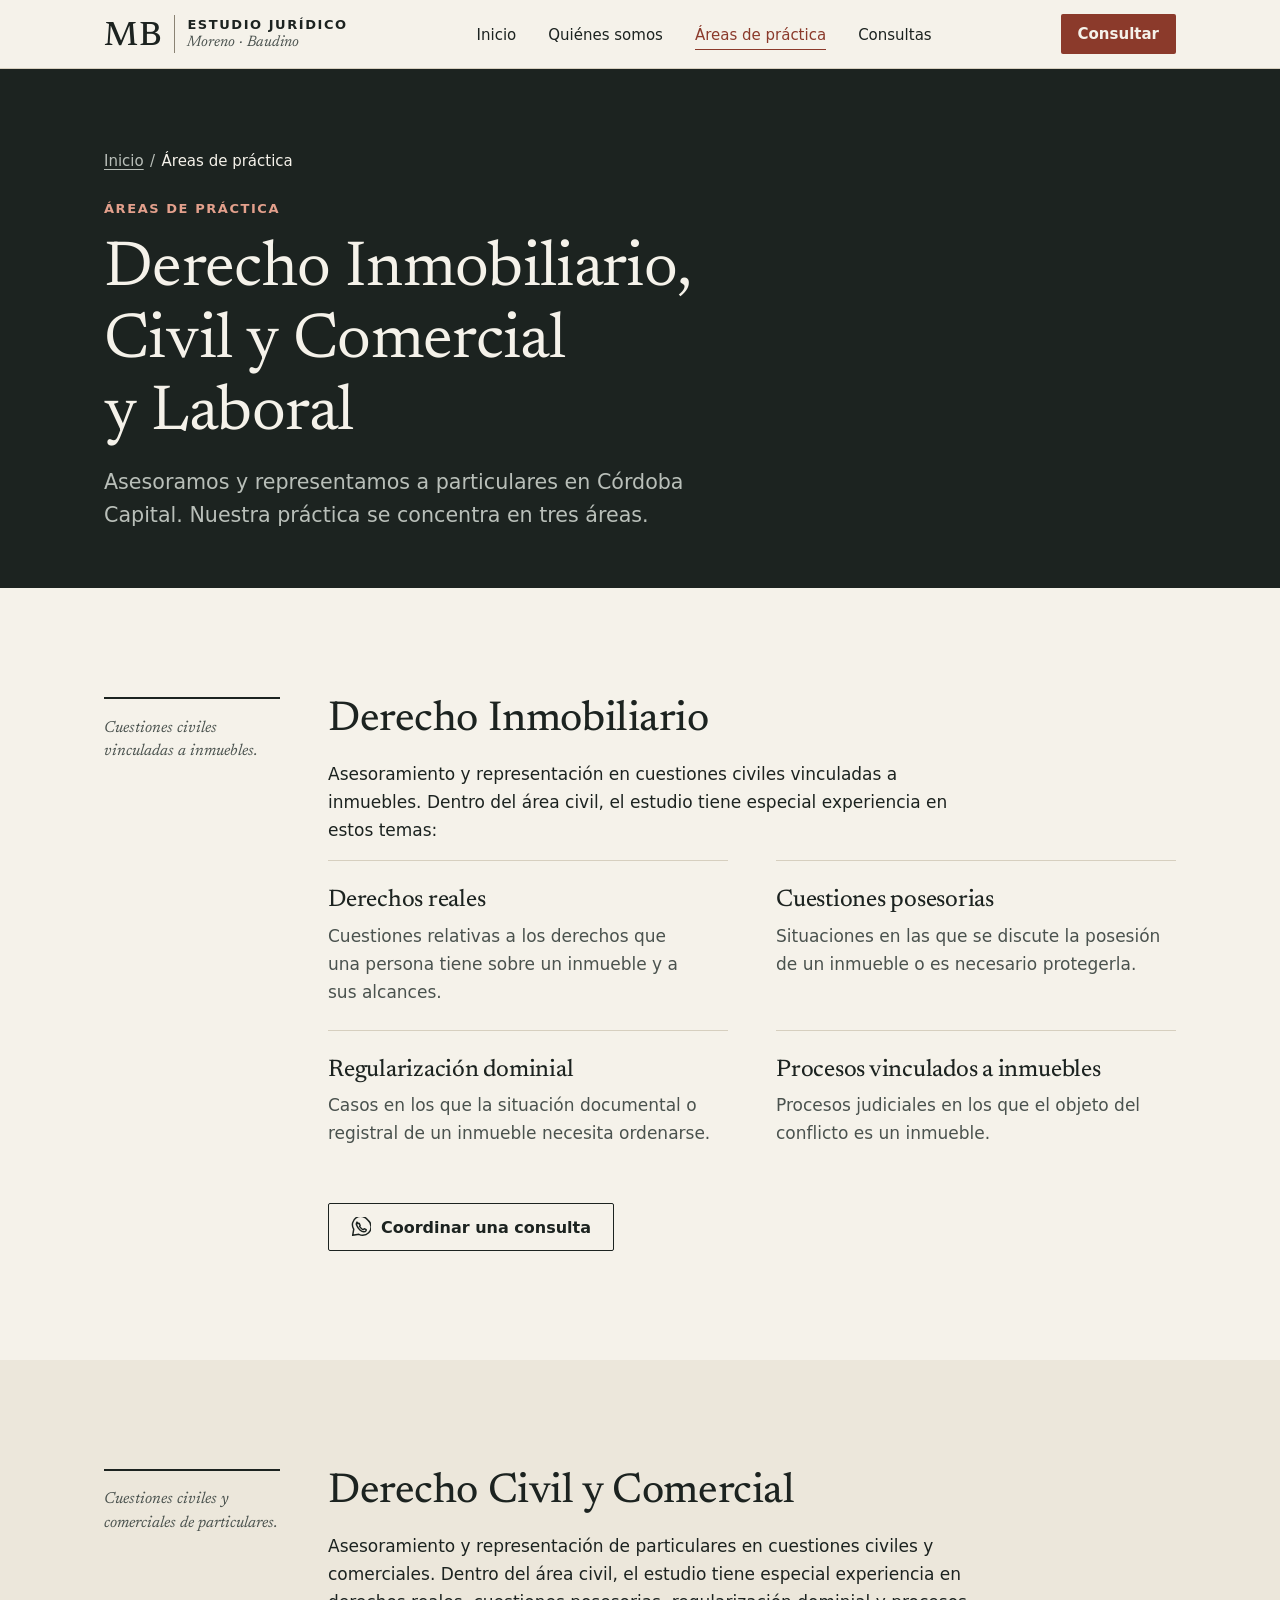
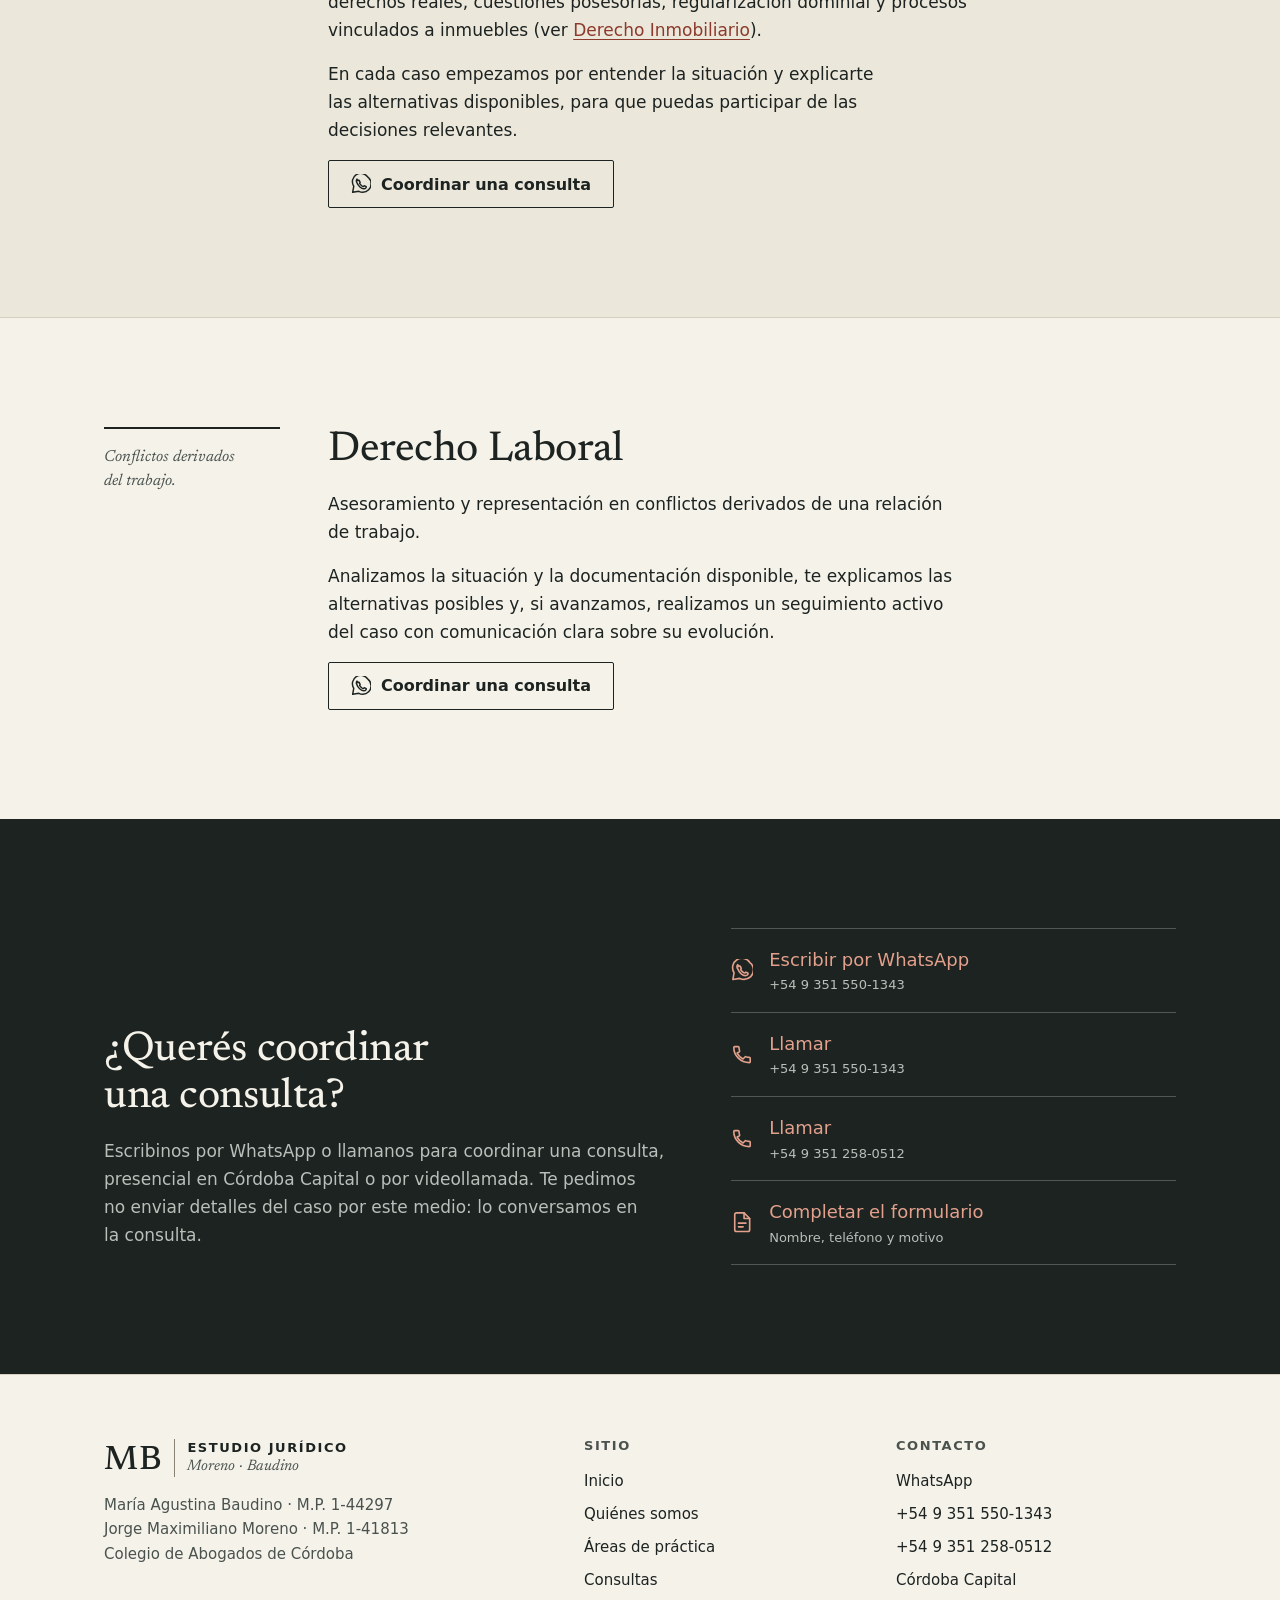
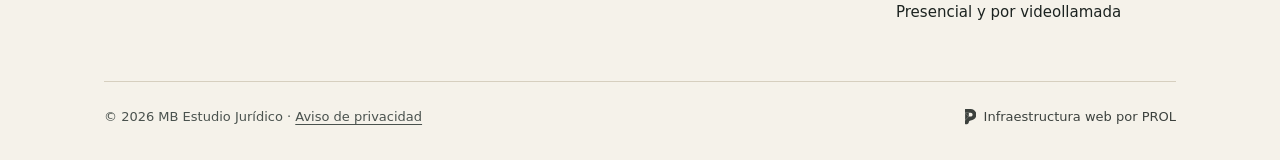
==== areas-de-practica/index.html @ 48c8f02c "Initial commit" ====
<!doctype html>
<html lang="es-AR" class="no-js">
<head>
  <meta charset="utf-8">
  <meta name="viewport" content="width=device-width, initial-scale=1">
  <title>Áreas de práctica: Civil y Comercial, Laboral e Inmobiliario | MB Estudio Jurídico</title>
  <meta name="description" content="Derecho Civil y Comercial, Derecho Laboral y Derecho Inmobiliario para particulares en Córdoba Capital. Atención presencial y por videollamada.">
  <meta name="robots" content="index, follow">
  <link rel="canonical" href="https://dominio-pendiente.invalid/areas-de-practica/">
  <meta name="theme-color" content="#f5f2ea">

  <meta property="og:type" content="website">
  <meta property="og:locale" content="es_AR">
  <meta property="og:site_name" content="MB Estudio Jurídico">
  <meta property="og:title" content="Áreas de práctica: Civil y Comercial, Laboral e Inmobiliario | MB Estudio Jurídico">
  <meta property="og:description" content="Derecho Civil y Comercial, Derecho Laboral y Derecho Inmobiliario para particulares en Córdoba Capital. Atención presencial y por videollamada.">
  <meta property="og:url" content="https://dominio-pendiente.invalid/areas-de-practica/">
  <meta property="og:image" content="https://dominio-pendiente.invalid/assets/images/og-image.png">
  <meta property="og:image:width" content="1200">
  <meta property="og:image:height" content="630">
  <meta name="twitter:card" content="summary_large_image">

  <link rel="icon" href="../favicon.svg" type="image/svg+xml">
  <link rel="icon" href="../favicon.ico" sizes="32x32">
  <link rel="apple-touch-icon" href="../assets/images/apple-touch-icon.png">
  <link rel="manifest" href="../site.webmanifest">

  <link rel="preload" href="../assets/fonts/public-sans-400.woff2" as="font" type="font/woff2" crossorigin>
  <link rel="preload" href="../assets/fonts/newsreader-wght-normal.woff2" as="font" type="font/woff2" crossorigin>
  <link rel="stylesheet" href="../css/styles.css">
  <script>document.documentElement.classList.replace("no-js", "js");</script>
  <script src="../js/main.js" defer></script>
  <script type="application/ld+json">
{
  "@context": "https://schema.org",
  "@type": "BreadcrumbList",
  "itemListElement": [
    {
      "@type": "ListItem",
      "position": 1,
      "name": "Inicio",
      "item": "https://dominio-pendiente.invalid/"
    },
    {
      "@type": "ListItem",
      "position": 2,
      "name": "Áreas de práctica",
      "item": "https://dominio-pendiente.invalid/areas-de-practica/"
    }
  ]
}
  </script>
</head>
<body>
  <a class="skip-link" href="#contenido">Saltar al contenido</a>

  <header class="site-header">
    <div class="container site-header__inner">
      <a class="brand" href="../" aria-label="MB Estudio Jurídico, inicio">
        <span class="brand__mark" aria-hidden="true">MB</span>
        <span class="brand__text" aria-hidden="true">
          <span class="brand__name">Estudio Jurídico</span>
          <span class="brand__sub">Moreno · Baudino</span>
        </span>
      </a>

      <nav class="site-nav" id="site-nav" aria-label="Principal">
        <ul class="site-nav__list">
          <li><a class="site-nav__link" href="../">Inicio</a></li>
          <li><a class="site-nav__link" href="../#el-estudio">Quiénes somos</a></li>
          <li><a class="site-nav__link" href="../areas-de-practica/" aria-current="page">Áreas de práctica</a></li>
          <li><a class="site-nav__link" href="../consultas/">Consultas</a></li>
        </ul>
      </nav>

      <div class="site-header__actions">
        <a class="btn btn--primary btn--small" href="https://wa.me/5493515501343?text=Hola%2C%20quisiera%20coordinar%20una%20consulta." target="_blank" rel="noopener">Consultar</a>
        <button class="nav-toggle" type="button" aria-expanded="false" aria-controls="site-nav">
          <span class="visually-hidden">Abrir menú</span>
          <svg class="icon icon--menu" viewBox="0 0 24 24" fill="none" stroke="currentColor" stroke-width="1.75" stroke-linecap="round" stroke-linejoin="round" aria-hidden="true" focusable="false"><line x1="3" y1="6" x2="21" y2="6"/><line x1="3" y1="12" x2="21" y2="12"/><line x1="3" y1="18" x2="21" y2="18"/></svg>
          <svg class="icon icon--close" viewBox="0 0 24 24" fill="none" stroke="currentColor" stroke-width="1.75" stroke-linecap="round" stroke-linejoin="round" aria-hidden="true" focusable="false"><line x1="6" y1="6" x2="18" y2="18"/><line x1="18" y1="6" x2="6" y2="18"/></svg>
        </button>
      </div>
    </div>
  </header>

  <main id="contenido">
    <section class="page-hero">
      <div class="container">
        <nav class="breadcrumb" aria-label="Ruta de navegación">
          <ol>
            <li><a href="../">Inicio</a></li>
            <li><span aria-current="page">Áreas de práctica</span></li>
          </ol>
        </nav>
        <p class="eyebrow">Áreas de práctica</p>
        <h1>Derecho Inmobiliario, Civil y Comercial y Laboral</h1>
        <p class="lead">Asesoramos y representamos a particulares en Córdoba Capital. Nuestra práctica se concentra en tres áreas.</p>
      </div>
    </section>

    <section class="section" id="inmobiliario" aria-labelledby="inmo-title">
      <div class="container doc">
        <div class="doc__margin">
          <p class="doc__note">Cuestiones civiles vinculadas a inmuebles.</p>
        </div>
        <div class="doc__body">
          <h2 id="inmo-title">Derecho Inmobiliario</h2>
          <p>Asesoramiento y representación en cuestiones civiles vinculadas a inmuebles. Dentro del área civil, el estudio tiene especial experiencia en estos temas:</p>
          <ul class="topic-grid">
            <li class="topic"><h3>Derechos reales</h3><p>Cuestiones relativas a los derechos que una persona tiene sobre un inmueble y a sus alcances.</p></li>
            <li class="topic"><h3>Cuestiones posesorias</h3><p>Situaciones en las que se discute la posesión de un inmueble o es necesario protegerla.</p></li>
            <li class="topic"><h3>Regularización dominial</h3><p>Casos en los que la situación documental o registral de un inmueble necesita ordenarse.</p></li>
            <li class="topic"><h3>Procesos vinculados a inmuebles</h3><p>Procesos judiciales en los que el objeto del conflicto es un inmueble.</p></li>
          </ul>
          <p class="mt-4"><a class="btn btn--ghost" href="https://wa.me/5493515501343?text=Hola%2C%20quisiera%20coordinar%20una%20consulta." target="_blank" rel="noopener"><svg class="icon" viewBox="0 0 24 24" fill="none" stroke="currentColor" stroke-width="1.75" stroke-linecap="round" stroke-linejoin="round" aria-hidden="true" focusable="false"><path d="M20.2 3.8a10 10 0 0 0-16.9 10.9L2 22l7.5-1.2a10 10 0 0 0 4.6 1.1h0a10 10 0 0 0 10-10 9.9 9.9 0 0 0-3.9-8.1z"/><path d="M8.4 8.1c.2-.5.4-.5.6-.5h.5c.2 0 .4 0 .6.4.2.5.7 1.7.8 1.8.1.2.1.3 0 .5-.1.2-.2.3-.4.5-.2.2-.3.3-.1.6.2.4 1 1.5 2.1 2.4 1.4 1.2 2 1.3 2.3 1.2.3-.1.5-.4.7-.7.2-.2.4-.3.6-.2.2.1 1.5.7 1.7.8.2.1.4.2.4.3.1.2.1 1-.3 1.5-.4.6-1.9 1.1-2.6 1.1-.7 0-2.4-.3-4.6-2.2-2.6-2.3-3.3-4.5-3.4-4.8-.1-.3-.9-1.3-.9-2.5 0-1.2.6-1.8.8-2.2z"/></svg>Coordinar una consulta</a></p>
        </div>
      </div>
    </section>

    <section class="section section--alt" id="civil-y-comercial" aria-labelledby="civil-title">
      <div class="container doc">
        <div class="doc__margin">
          <p class="doc__note">Cuestiones civiles y comerciales de particulares.</p>
        </div>
        <div class="doc__body prose">
          <h2 id="civil-title">Derecho Civil y Comercial</h2>
          <p>Asesoramiento y representación de particulares en cuestiones civiles y comerciales. Dentro del área civil, el estudio tiene especial experiencia en derechos reales, cuestiones posesorias, regularización dominial y procesos vinculados a inmuebles (ver <a href="#inmobiliario">Derecho Inmobiliario</a>).</p>
          <p>En cada caso empezamos por entender la situación y explicarte las alternativas disponibles, para que puedas participar de las decisiones relevantes.</p>
          <p><a class="btn btn--ghost" href="https://wa.me/5493515501343?text=Hola%2C%20quisiera%20coordinar%20una%20consulta." target="_blank" rel="noopener"><svg class="icon" viewBox="0 0 24 24" fill="none" stroke="currentColor" stroke-width="1.75" stroke-linecap="round" stroke-linejoin="round" aria-hidden="true" focusable="false"><path d="M20.2 3.8a10 10 0 0 0-16.9 10.9L2 22l7.5-1.2a10 10 0 0 0 4.6 1.1h0a10 10 0 0 0 10-10 9.9 9.9 0 0 0-3.9-8.1z"/><path d="M8.4 8.1c.2-.5.4-.5.6-.5h.5c.2 0 .4 0 .6.4.2.5.7 1.7.8 1.8.1.2.1.3 0 .5-.1.2-.2.3-.4.5-.2.2-.3.3-.1.6.2.4 1 1.5 2.1 2.4 1.4 1.2 2 1.3 2.3 1.2.3-.1.5-.4.7-.7.2-.2.4-.3.6-.2.2.1 1.5.7 1.7.8.2.1.4.2.4.3.1.2.1 1-.3 1.5-.4.6-1.9 1.1-2.6 1.1-.7 0-2.4-.3-4.6-2.2-2.6-2.3-3.3-4.5-3.4-4.8-.1-.3-.9-1.3-.9-2.5 0-1.2.6-1.8.8-2.2z"/></svg>Coordinar una consulta</a></p>
        </div>
      </div>
    </section>

    <section class="section" id="laboral" aria-labelledby="laboral-title">
      <div class="container doc">
        <div class="doc__margin">
          <p class="doc__note">Conflictos derivados del trabajo.</p>
        </div>
        <div class="doc__body prose">
          <h2 id="laboral-title">Derecho Laboral</h2>
          <p>Asesoramiento y representación en conflictos derivados de una relación de trabajo.</p>
          <p>Analizamos la situación y la documentación disponible, te explicamos las alternativas posibles y, si avanzamos, realizamos un seguimiento activo del caso con comunicación clara sobre su evolución.</p>
          <p><a class="btn btn--ghost" href="https://wa.me/5493515501343?text=Hola%2C%20quisiera%20coordinar%20una%20consulta." target="_blank" rel="noopener"><svg class="icon" viewBox="0 0 24 24" fill="none" stroke="currentColor" stroke-width="1.75" stroke-linecap="round" stroke-linejoin="round" aria-hidden="true" focusable="false"><path d="M20.2 3.8a10 10 0 0 0-16.9 10.9L2 22l7.5-1.2a10 10 0 0 0 4.6 1.1h0a10 10 0 0 0 10-10 9.9 9.9 0 0 0-3.9-8.1z"/><path d="M8.4 8.1c.2-.5.4-.5.6-.5h.5c.2 0 .4 0 .6.4.2.5.7 1.7.8 1.8.1.2.1.3 0 .5-.1.2-.2.3-.4.5-.2.2-.3.3-.1.6.2.4 1 1.5 2.1 2.4 1.4 1.2 2 1.3 2.3 1.2.3-.1.5-.4.7-.7.2-.2.4-.3.6-.2.2.1 1.5.7 1.7.8.2.1.4.2.4.3.1.2.1 1-.3 1.5-.4.6-1.9 1.1-2.6 1.1-.7 0-2.4-.3-4.6-2.2-2.6-2.3-3.3-4.5-3.4-4.8-.1-.3-.9-1.3-.9-2.5 0-1.2.6-1.8.8-2.2z"/></svg>Coordinar una consulta</a></p>
        </div>
      </div>
    </section>

    <section class="band" aria-labelledby="band-title">
      <div class="container band__grid">
        <div>
          <h2 id="band-title">¿Querés coordinar una consulta?</h2>
          <p>Escribinos por WhatsApp o llamanos para coordinar una consulta, presencial en Córdoba Capital o por videollamada. Te pedimos no enviar detalles del caso por este medio: lo conversamos en la consulta.</p>
        </div>
        <ul class="channels">
          <li><a href="https://wa.me/5493515501343?text=Hola%2C%20quisiera%20coordinar%20una%20consulta." target="_blank" rel="noopener"><svg class="icon" viewBox="0 0 24 24" fill="none" stroke="currentColor" stroke-width="1.75" stroke-linecap="round" stroke-linejoin="round" aria-hidden="true" focusable="false"><path d="M20.2 3.8a10 10 0 0 0-16.9 10.9L2 22l7.5-1.2a10 10 0 0 0 4.6 1.1h0a10 10 0 0 0 10-10 9.9 9.9 0 0 0-3.9-8.1z"/><path d="M8.4 8.1c.2-.5.4-.5.6-.5h.5c.2 0 .4 0 .6.4.2.5.7 1.7.8 1.8.1.2.1.3 0 .5-.1.2-.2.3-.4.5-.2.2-.3.3-.1.6.2.4 1 1.5 2.1 2.4 1.4 1.2 2 1.3 2.3 1.2.3-.1.5-.4.7-.7.2-.2.4-.3.6-.2.2.1 1.5.7 1.7.8.2.1.4.2.4.3.1.2.1 1-.3 1.5-.4.6-1.9 1.1-2.6 1.1-.7 0-2.4-.3-4.6-2.2-2.6-2.3-3.3-4.5-3.4-4.8-.1-.3-.9-1.3-.9-2.5 0-1.2.6-1.8.8-2.2z"/></svg><span>Escribir por WhatsApp<small>+54 9 351 550-1343</small></span></a></li>
          <li><a href="tel:+5493515501343"><svg class="icon" viewBox="0 0 24 24" fill="none" stroke="currentColor" stroke-width="1.75" stroke-linecap="round" stroke-linejoin="round" aria-hidden="true" focusable="false"><path d="M6.6 10.8c1.4 2.7 3.6 4.9 6.3 6.3l2.1-2.1c.3-.3.7-.4 1.1-.2 1.1.4 2.3.6 3.5.6.6 0 1 .4 1 1V20c0 .6-.4 1-1 1C10.3 21 3 13.7 3 4.9c0-.6.4-1 1-1h3.6c.6 0 1 .4 1 1 0 1.2.2 2.4.6 3.5.1.4 0 .8-.2 1.1L6.6 10.8z"/></svg><span>Llamar<small>+54 9 351 550-1343</small></span></a></li>
          <li><a href="tel:+5493512580512"><svg class="icon" viewBox="0 0 24 24" fill="none" stroke="currentColor" stroke-width="1.75" stroke-linecap="round" stroke-linejoin="round" aria-hidden="true" focusable="false"><path d="M6.6 10.8c1.4 2.7 3.6 4.9 6.3 6.3l2.1-2.1c.3-.3.7-.4 1.1-.2 1.1.4 2.3.6 3.5.6.6 0 1 .4 1 1V20c0 .6-.4 1-1 1C10.3 21 3 13.7 3 4.9c0-.6.4-1 1-1h3.6c.6 0 1 .4 1 1 0 1.2.2 2.4.6 3.5.1.4 0 .8-.2 1.1L6.6 10.8z"/></svg><span>Llamar<small>+54 9 351 258-0512</small></span></a></li>
          <li><a href="../consultas/#formulario"><svg class="icon" viewBox="0 0 24 24" fill="none" stroke="currentColor" stroke-width="1.75" stroke-linecap="round" stroke-linejoin="round" aria-hidden="true" focusable="false"><path d="M14 2H6a2 2 0 0 0-2 2v16a2 2 0 0 0 2 2h12a2 2 0 0 0 2-2V8z"/><polyline points="14,2 14,8 20,8"/><line x1="8" y1="13" x2="16" y2="13"/><line x1="8" y1="17" x2="13" y2="17"/></svg><span>Completar el formulario<small>Nombre, teléfono y motivo</small></span></a></li>
        </ul>
      </div>
    </section>
  </main>

  <footer class="site-footer">
    <div class="container">
      <div class="site-footer__grid">
        <div>
          <a class="brand" href="../" aria-label="MB Estudio Jurídico, inicio">
            <span class="brand__mark" aria-hidden="true">MB</span>
            <span class="brand__text" aria-hidden="true">
              <span class="brand__name">Estudio Jurídico</span>
              <span class="brand__sub">Moreno · Baudino</span>
            </span>
          </a>
          <p>María Agustina Baudino · M.P. 1-44297<br>Jorge Maximiliano Moreno · M.P. 1-41813<br>Colegio de Abogados de Córdoba</p>
        </div>
        <div>
          <h2>Sitio</h2>
          <ul>
            <li><a href="../">Inicio</a></li>
            <li><a href="../#el-estudio">Quiénes somos</a></li>
            <li><a href="../areas-de-practica/">Áreas de práctica</a></li>
            <li><a href="../consultas/">Consultas</a></li>
          </ul>
        </div>
        <div>
          <h2>Contacto</h2>
          <ul>
            <li><a href="https://wa.me/5493515501343?text=Hola%2C%20quisiera%20coordinar%20una%20consulta." target="_blank" rel="noopener">WhatsApp</a></li>
            <li><a href="tel:+5493515501343">+54 9 351 550-1343</a></li>
            <li><a href="tel:+5493512580512">+54 9 351 258-0512</a></li>
            <li>Córdoba Capital</li>
            <li>Presencial y por videollamada</li>
          </ul>
        </div>
      </div>
      <div class="site-footer__legal">
        <p>© 2026 MB Estudio Jurídico · <a href="../privacidad/">Aviso de privacidad</a></p>
        <!-- PROL signature: official isotipo (Admins/Brand Assets) + production credit -->
        <a class="prol-signature" href="https://prolstudio.com" target="_blank" rel="noopener">
          <svg class="prol-signature__mark" viewBox="40 40 300 400" aria-hidden="true" focusable="false"><path d="M140 140V240L44 138L140 140Z"/><path d="M44 138L140 240L44 336V138Z"/><path d="M180 40C180.699 40 181.381 40.0715 182.04 40.208C184.676 40.0702 187.33 40 190 40C272.843 40 340 107.157 340 190C340 272.843 272.843 340 190 340C162.602 340 140.35 362.037 140.004 389.354L139.996 390.646C139.65 417.963 117.398 440 90 440H50C44.4772 440 40 435.523 40 430V340L140 240H190C217.614 240 240 217.614 240 190C240 162.386 217.614 140 190 140H48.5361C48.5483 139.966 48.5601 139.931 48.5723 139.896C43.7259 139.204 40 135.038 40 130V50C40 44.4772 44.4772 40 50 40H180Z"/></svg>
          <span>Infraestructura web por PROL</span>
        </a>
      </div>
    </div>
  </footer>
</body>
</html>
---- css/styles.css ----
/* ==========================================================================
   MB — Estudio Jurídico Moreno · Baudino
   Concept: "the annotated document" — paper, ink, lacre accent, margin column.
   Tokens → base → layout → components → pages → utilities.
   ========================================================================== */

/* ---------- Fonts (self-hosted, OFL) ---------- */
@font-face {
  font-family: "Newsreader";
  src: url("../assets/fonts/newsreader-wght-normal.woff2") format("woff2");
  font-weight: 200 800;
  font-style: normal;
  font-display: swap;
}
@font-face {
  font-family: "Newsreader";
  src: url("../assets/fonts/newsreader-wght-italic.woff2") format("woff2");
  font-weight: 200 800;
  font-style: italic;
  font-display: swap;
}
@font-face {
  font-family: "Public Sans";
  src: url("../assets/fonts/public-sans-400.woff2") format("woff2");
  font-weight: 400;
  font-style: normal;
  font-display: swap;
}
@font-face {
  font-family: "Public Sans";
  src: url("../assets/fonts/public-sans-500.woff2") format("woff2");
  font-weight: 500;
  font-style: normal;
  font-display: swap;
}
@font-face {
  font-family: "Public Sans";
  src: url("../assets/fonts/public-sans-600.woff2") format("woff2");
  font-weight: 600;
  font-style: normal;
  font-display: swap;
}

/* ---------- Tokens ---------- */
:root {
  /* Color */
  --paper: #f5f2ea;
  --paper-2: #ece7db;
  --ink: #1c2320;
  --ink-2: #4a524e;
  --rule: #d6cfbf;
  --rule-strong: #8a8374; /* form borders: ≥3:1 on paper */
  --lacre: #8b3a2b;
  --lacre-dark: #6e2c20;
  --lacre-light: #e3a08c;
  --terracota: #cf7a55;      /* hero CTA bg; --ink text on it = 5.0:1 */
  --on-ink: #f5f2ea;
  --on-ink-2: #b9bfb9;
  --verde: #1c2320;          /* original dark green: page headers, contact band, rules */
  --on-verde-2: #b9bfb9;     /* secondary text on --verde (8.6:1) */
  --lacre-on-verde: #e3a08c; /* accents/links on --verde (7.4:1) */

  /* Type */
  --font-serif: "Newsreader", "Iowan Old Style", Georgia, serif;
  --font-sans: "Public Sans", system-ui, -apple-system, "Segoe UI", Roboto, sans-serif;
  --fs-h1: clamp(2.5rem, 1.6rem + 3.6vw, 4rem);
  --fs-h2: clamp(1.875rem, 1.4rem + 1.9vw, 2.625rem);
  --fs-h3: clamp(1.3rem, 1.2rem + 0.4vw, 1.5rem);
  --fs-lead: clamp(1.125rem, 1.05rem + 0.3vw, 1.3125rem);
  --fs-body: 1.0625rem;
  --fs-small: 0.9375rem;
  --fs-xs: 0.8125rem;

  /* Space (8px base) */
  --s-1: 0.5rem;
  --s-2: 1rem;
  --s-3: 1.5rem;
  --s-4: 2rem;
  --s-5: 3rem;
  --s-6: 4rem;
  --s-7: 6rem;
  --section-y: clamp(3.5rem, 2rem + 6vw, 8rem);

  /* Layout */
  --container: 72rem;
  --gutter: clamp(1rem, 0.5rem + 2.5vw, 2.5rem);
  --margin-col: 11rem;
  --measure: 40rem;
  --radius: 2px;
  --header-h: 4.25rem;

  /* Motion */
  --t-fast: 150ms ease;
}

/* ---------- Base ---------- */
*,
*::before,
*::after {
  box-sizing: border-box;
}

html {
  -webkit-text-size-adjust: 100%;
  scroll-padding-top: calc(var(--header-h) + 1rem);
}

@media (prefers-reduced-motion: no-preference) {
  html {
    scroll-behavior: smooth;
  }
}

body {
  margin: 0;
  background: var(--paper);
  color: var(--ink);
  font-family: var(--font-sans);
  font-size: var(--fs-body);
  line-height: 1.65;
  text-rendering: optimizeLegibility;
  -webkit-font-smoothing: antialiased;
}

h1,
h2,
h3 {
  font-family: var(--font-serif);
  font-weight: 450;
  line-height: 1.12;
  letter-spacing: -0.01em;
  margin: 0 0 var(--s-2);
  text-wrap: balance;
}
h1 { font-size: var(--fs-h1); font-weight: 400; }
h2 { font-size: var(--fs-h2); }
h3 { font-size: var(--fs-h3); line-height: 1.25; }

p {
  margin: 0 0 var(--s-2);
  max-width: var(--measure);
  text-wrap: pretty;
}

ul, ol, dl { margin: 0; padding: 0; }

a {
  color: var(--lacre);
  text-decoration-thickness: 1px;
  text-underline-offset: 0.2em;
  transition: color var(--t-fast);
}
a:hover { color: var(--lacre-dark); }

svg { display: block; }

:focus-visible {
  outline: 2px solid var(--lacre);
  outline-offset: 3px;
  border-radius: var(--radius);
}

::selection { background: var(--lacre); color: var(--on-ink); }

/* ---------- Utilities ---------- */
.visually-hidden {
  position: absolute !important;
  width: 1px; height: 1px;
  padding: 0; margin: -1px;
  overflow: hidden; clip: rect(0 0 0 0);
  white-space: nowrap; border: 0;
}

.skip-link {
  position: absolute;
  left: var(--s-2);
  top: -3rem;
  z-index: 100;
  padding: var(--s-1) var(--s-2);
  background: var(--ink);
  color: var(--on-ink);
  text-decoration: none;
}
.skip-link:focus { top: var(--s-2); color: var(--on-ink); }

.container {
  width: 100%;
  max-width: var(--container);
  margin-inline: auto;
  padding-inline: var(--gutter);
}

.icon {
  width: 1.25em;
  height: 1.25em;
  flex-shrink: 0;
}

.eyebrow {
  font-family: var(--font-sans);
  font-size: var(--fs-xs);
  font-weight: 600;
  letter-spacing: 0.12em;
  text-transform: uppercase;
  color: var(--lacre);
  margin: 0 0 var(--s-2);
}

.hero__tagline {
  font-family: var(--font-serif);
  font-style: italic;
  font-size: clamp(1.35rem, 1.2rem + 0.6vw, 1.7rem);
  line-height: 1.35;
  text-wrap: balance;
  color: var(--verde);
  margin-bottom: var(--s-4);
}

.lead {
  font-size: var(--fs-lead);
  line-height: 1.6;
  color: var(--ink-2);
}

/* ---------- Buttons & links ---------- */
.btn {
  display: inline-flex;
  align-items: center;
  justify-content: center;
  gap: 0.6em;
  min-height: 3rem;
  padding: 0.75rem 1.4rem;
  border: 1px solid transparent;
  border-radius: var(--radius);
  font-family: var(--font-sans);
  font-size: 1rem;
  font-weight: 600;
  line-height: 1.2;
  text-decoration: none;
  cursor: pointer;
  transition: background-color var(--t-fast), color var(--t-fast), border-color var(--t-fast);
}

.btn--primary { background: var(--lacre); color: var(--on-ink); }
.btn--primary:hover { background: var(--lacre-dark); color: var(--on-ink); }

.btn--ghost { border-color: var(--ink); color: var(--ink); background: transparent; }
.btn--ghost:hover { background: var(--ink); color: var(--on-ink); }

.btn--on-ink { background: var(--on-ink); color: var(--ink); }
.btn--on-ink:hover { background: var(--lacre-light); color: var(--ink); }

.btn--small { min-height: 2.5rem; padding: 0.5rem 1rem; font-size: var(--fs-small); }

.link-arrow {
  display: inline-flex;
  align-items: center;
  gap: 0.45em;
  font-weight: 600;
  text-decoration: none;
}
.link-arrow .icon { width: 1.1em; height: 1.1em; transition: transform var(--t-fast); }
.link-arrow:hover .icon { transform: translateX(3px); }

/* ---------- Header ---------- */
.site-header {
  position: sticky;
  top: 0;
  z-index: 50;
  background: color-mix(in srgb, var(--paper) 94%, transparent);
  border-bottom: 1px solid var(--rule);
  -webkit-backdrop-filter: blur(6px);
  backdrop-filter: blur(6px);
}

.site-header__inner {
  display: flex;
  align-items: center;
  justify-content: space-between;
  gap: var(--s-2);
  min-height: var(--header-h);
}

/* Text-only brand (no logo supplied — D14). Replaceable by an <img> later.
   Lockup: [MB] | [ESTUDIO JURÍDICO / Moreno · Baudino], vertically centred on the divider. */
.brand {
  display: inline-flex;
  align-items: center;
  gap: 0.75rem;
  color: var(--ink);
  text-decoration: none;
  line-height: 1;
}
.brand:hover { color: var(--ink); }
.brand__mark {
  display: block;
  font-family: var(--font-serif);
  font-size: 2.125rem;
  font-weight: 500;
  line-height: 1;
  letter-spacing: 0.02em;
  /* Optical correction: centre the cap height (not the line box) on the divider. */
  transform: translateY(var(--brand-mark-shift, 0.085em));
}
.brand__text {
  display: flex;
  flex-direction: column;
  justify-content: center;
  gap: 0.3rem;
  padding: 0.15rem 0 0.15rem 0.75rem;
  border-left: 1px solid var(--rule-strong);
}
.brand__name {
  font-size: var(--fs-xs);
  font-weight: 600;
  letter-spacing: 0.12em;
  line-height: 1;
  text-transform: uppercase;
}
.brand__sub {
  font-family: var(--font-serif);
  font-style: italic;
  font-size: 0.95rem;
  line-height: 1;
  color: var(--ink-2);
}

.site-nav__list {
  display: flex;
  align-items: center;
  gap: var(--s-4);
  list-style: none;
}
.site-nav__link {
  position: relative;
  color: var(--ink);
  font-size: var(--fs-small);
  font-weight: 500;
  text-decoration: none;
  padding-block: 0.4rem;
}
.site-nav__link:hover { color: var(--lacre); }
.site-nav__link[aria-current="page"] {
  color: var(--lacre);
  box-shadow: inset 0 -1px 0 currentColor;
}

.site-header__actions {
  display: flex;
  align-items: center;
  gap: var(--s-1);
}

.nav-toggle {
  display: none;
  align-items: center;
  justify-content: center;
  width: 2.75rem;
  height: 2.75rem;
  padding: 0;
  border: 1px solid var(--rule-strong);
  border-radius: var(--radius);
  background: transparent;
  color: var(--ink);
  cursor: pointer;
}
.nav-toggle .icon { width: 1.4rem; height: 1.4rem; }
.nav-toggle .icon--close { display: none; }
.nav-toggle[aria-expanded="true"] .icon--menu { display: none; }
.nav-toggle[aria-expanded="true"] .icon--close { display: block; }

@media (max-width: 56rem) {
  .nav-toggle { display: inline-flex; }
  .brand__sub { display: none; }

  /* Without JS the list stays visible (progressive enhancement). */
  .js .site-nav {
    position: absolute;
    inset: var(--header-h) 0 auto 0;
    background: var(--paper);
    border-bottom: 1px solid var(--rule);
    display: none;
  }
  .js .site-nav.is-open { display: block; }
  .site-nav__list {
    flex-direction: column;
    align-items: stretch;
    gap: 0;
    padding: var(--s-1) var(--gutter) var(--s-3);
  }
  .site-nav__link {
    display: block;
    padding: 0.9rem 0;
    font-size: 1.0625rem;
    border-bottom: 1px solid var(--rule);
  }
  .site-nav__link[aria-current="page"] { box-shadow: none; }

  .no-js .site-header__inner { flex-wrap: wrap; padding-block: var(--s-1); }
  .no-js .site-nav { order: 3; width: 100%; }
}

/* ---------- Sections & the margin column ---------- */
.section { padding-block: var(--section-y); }
.section--alt { background: var(--paper-2); }
.section + .section:not(.section--alt):not(.band) { border-top: 1px solid var(--rule); }

/* Two-column "document" layout: margin notes + content */
.doc {
  display: grid;
  grid-template-columns: var(--margin-col) minmax(0, 1fr);
  column-gap: var(--s-5);
}

.doc__margin {
  padding-top: 0.6rem;
  border-top: 2px solid var(--verde);
}
.doc__note {
  margin: var(--s-1) 0 0;
  font-family: var(--font-serif);
  font-style: italic;
  font-size: 1rem;
  line-height: 1.45;
  color: var(--ink-2);
}

.doc__body > :last-child { margin-bottom: 0; }

@media (max-width: 56rem) {
  .doc { grid-template-columns: 1fr; }
  .doc__margin {
    display: flex;
    align-items: baseline;
    gap: var(--s-2);
    margin-bottom: var(--s-3);
  }
  .doc__note { margin: 0; }
}

/* ---------- Hero ---------- */
.hero { padding-block: clamp(3rem, 2rem + 5vw, 6.5rem) var(--section-y); }

.hero__grid {
  display: grid;
  grid-template-columns: minmax(0, 1.55fr) minmax(0, 1fr);
  gap: var(--s-6);
  align-items: end;
}

.hero h1 { margin-bottom: var(--s-3); max-width: 18ch; }
.hero .lead { max-width: 36rem; margin-bottom: var(--s-4); }

.hero__actions {
  display: flex;
  flex-wrap: wrap;
  align-items: center;
  gap: var(--s-2) var(--s-4);
}

@media (max-width: 56rem) {
  .hero__grid { grid-template-columns: 1fr; gap: var(--s-5); }
}

/* Page hero (inner pages) */
.page-hero { padding-block: clamp(2.5rem, 2rem + 4vw, 5rem) clamp(2rem, 1.5rem + 3vw, 3.5rem); }
.page-hero h1 { max-width: 20ch; }
.page-hero .lead { margin-bottom: 0; }

.breadcrumb {
  font-size: var(--fs-small);
  margin-bottom: var(--s-3);
  color: var(--ink-2);
}
.breadcrumb ol { display: flex; flex-wrap: wrap; gap: 0.4rem; list-style: none; }
.breadcrumb li + li::before { content: "/"; margin-right: 0.4rem; color: var(--rule-strong); }
.breadcrumb a { color: var(--ink-2); }
.breadcrumb [aria-current="page"] { color: var(--ink); }

/* ---------- Clauses (method steps) ---------- */
.clauses { list-style: none; counter-reset: clause; }
.clause {
  counter-increment: clause;
  display: grid;
  grid-template-columns: 3.5rem minmax(0, 1fr);
  gap: var(--s-2);
  padding-block: var(--s-3);
  border-top: 1px solid var(--rule);
}
.clause:last-child { border-bottom: 1px solid var(--rule); }
.clause::before {
  content: counter(clause, decimal-leading-zero);
  font-family: var(--font-serif);
  font-size: 1.75rem;
  line-height: 1;
  color: var(--lacre);
}
.clause h3 { margin-bottom: 0.35rem; }
.clause p { margin: 0; color: var(--ink-2); }

/* ---------- Practice areas ---------- */
.areas {
  display: grid;
  grid-template-columns: repeat(3, minmax(0, 1fr));
  gap: var(--s-3);
  margin-top: var(--s-4);
}
.area {
  display: flex;
  flex-direction: column;
  padding: var(--s-3);
  border: 1px solid var(--rule-strong);
  border-top: 3px solid var(--verde);
  border-radius: var(--radius);
  background: var(--paper);
}
.area__label {
  font-size: var(--fs-xs);
  font-weight: 600;
  letter-spacing: 0.12em;
  text-transform: uppercase;
  color: var(--lacre);
  margin-bottom: var(--s-1);
}
.area h3 { font-size: clamp(1.4rem, 1.25rem + 0.6vw, 1.75rem); }
.area p { color: var(--ink-2); }
.area .link-arrow { margin-top: auto; padding-top: var(--s-2); }

@media (max-width: 56rem) {
  .areas { grid-template-columns: 1fr; }
  .area { padding: var(--s-3); }
}

/* ---------- The firm / lawyer cards ---------- */
.firm-statement {
  font-family: var(--font-serif);
  font-size: clamp(1.3rem, 1.15rem + 0.7vw, 1.75rem);
  line-height: 1.4;
  max-width: 44rem;
  margin-bottom: var(--s-3);
}
.lawyers {
  display: grid;
  grid-template-columns: repeat(2, minmax(0, 1fr));
  gap: var(--s-3);
  margin-top: var(--s-4);
  list-style: none;
}
.lawyer {
  padding: var(--s-3) 0 0;
  border-top: 2px solid var(--verde);
}
.lawyer__name {
  font-family: var(--font-serif);
  font-size: 1.5rem;
  line-height: 1.2;
  margin: 0 0 0.3rem;
}
.lawyer__role { margin: 0; color: var(--ink-2); font-size: var(--fs-small); }
.lawyer__reg {
  display: inline-flex;
  align-items: center;
  gap: 0.45rem;
  margin-top: var(--s-1);
  font-size: var(--fs-small);
  font-weight: 600;
}
.lawyer__reg .icon { color: var(--lacre); }

@media (max-width: 40rem) {
  .lawyers { grid-template-columns: 1fr; }
}

/* ---------- FAQ (native details) ---------- */
.faq { border-top: 2px solid var(--verde); max-width: 48rem; }
.faq__item { border-bottom: 1px solid var(--rule); }
.faq__item summary {
  display: flex;
  align-items: flex-start;
  justify-content: space-between;
  gap: var(--s-2);
  padding: var(--s-3) 0;
  font-family: var(--font-serif);
  font-size: var(--fs-h3);
  line-height: 1.3;
  cursor: pointer;
  list-style: none;
}
.faq__item summary::-webkit-details-marker { display: none; }
.faq__item summary .icon {
  margin-top: 0.3rem;
  color: var(--lacre);
  transition: transform var(--t-fast);
}
.faq__item[open] summary .icon { transform: rotate(180deg); }
.faq__item summary:hover { color: var(--lacre); }
.faq__answer { padding-bottom: var(--s-3); color: var(--ink-2); }
.faq__answer p:last-child { margin-bottom: 0; }

/* ---------- Dark contact band ---------- */
.band {
  background: var(--verde);
  color: var(--on-ink);
  padding-block: var(--section-y);
}
.band h2 { max-width: 20ch; }
.band p { color: var(--on-verde-2); }
.band a:not(.btn) { color: var(--lacre-on-verde); }
.band a:not(.btn):hover { color: var(--on-ink); }
.band :focus-visible { outline-color: var(--lacre-light); }

.band__grid {
  display: grid;
  grid-template-columns: minmax(0, 1.3fr) minmax(0, 1fr);
  gap: var(--s-5);
  align-items: end;
}
.channels { list-style: none; border-top: 1px solid rgba(245, 242, 234, 0.25); }
.channels li { border-bottom: 1px solid rgba(245, 242, 234, 0.25); }
.channels a {
  display: flex;
  align-items: center;
  gap: var(--s-2);
  padding: var(--s-2) 0;
  font-size: 1.125rem;
  text-decoration: none;
}
.channels .icon { width: 1.4rem; height: 1.4rem; }
.channels small { display: block; font-size: var(--fs-xs); color: var(--on-verde-2); }

@media (max-width: 56rem) {
  .band__grid { grid-template-columns: 1fr; gap: var(--s-4); }
}

/* ---------- Content pages ---------- */
.prose h2 { margin-top: var(--s-5); }
.prose h2:first-child { margin-top: 0; }
.prose ul { padding-left: 1.2rem; margin-bottom: var(--s-2); max-width: var(--measure); }
.prose li { margin-bottom: 0.4rem; }

.topic-grid {
  display: grid;
  grid-template-columns: repeat(2, minmax(0, 1fr));
  gap: 0 var(--s-5);
  list-style: none;
}
.topic {
  padding-block: var(--s-3);
  border-top: 1px solid var(--rule);
}
.topic h3 { margin-bottom: 0.4rem; }
.topic p { margin: 0; color: var(--ink-2); }

@media (max-width: 40rem) {
  .topic-grid { grid-template-columns: 1fr; }
}

.pointer {
  display: flex;
  flex-wrap: wrap;
  align-items: center;
  justify-content: space-between;
  gap: var(--s-2) var(--s-4);
  padding: var(--s-3) var(--s-4);
  background: var(--paper-2);
  border-left: 3px solid var(--lacre);
}
.pointer p { margin: 0; }
.pointer strong { font-family: var(--font-serif); font-weight: 500; font-size: 1.25rem; }

/* ---------- Contact form ---------- */
.contact-grid {
  display: grid;
  grid-template-columns: minmax(0, 1fr) minmax(0, 1.1fr);
  gap: var(--s-6);
  align-items: start;
}
@media (max-width: 56rem) {
  .contact-grid { grid-template-columns: 1fr; gap: var(--s-5); }
}

.channel-list { list-style: none; border-top: 2px solid var(--verde); }
.channel-list li {
  display: flex;
  gap: var(--s-2);
  padding-block: var(--s-2);
  border-bottom: 1px solid var(--rule);
}
.channel-list .icon { color: var(--lacre); margin-top: 0.2rem; }
.channel-list strong { display: block; font-weight: 600; }
.channel-list p { margin: 0; color: var(--ink-2); font-size: var(--fs-small); }

.form {
  padding: var(--s-4);
  background: var(--paper-2);
  border-top: 3px solid var(--lacre);
}
.form h2 { font-size: var(--fs-h3); }
.form__field { margin-bottom: var(--s-3); }
.form label {
  display: block;
  margin-bottom: 0.4rem;
  font-size: var(--fs-small);
  font-weight: 600;
}
.form input,
.form select {
  width: 100%;
  min-height: 3rem;
  padding: 0.7rem 0.85rem;
  border: 1px solid var(--rule-strong);
  border-radius: var(--radius);
  background: var(--paper);
  color: var(--ink);
  font: inherit;
}
.form select {
  appearance: none;
  background-image: url("data:image/svg+xml,%3Csvg xmlns='http://www.w3.org/2000/svg' viewBox='0 0 24 24' fill='none' stroke='%231c2320' stroke-width='1.75' stroke-linecap='round' stroke-linejoin='round'%3E%3Cpolyline points='6 9 12 15 18 9'/%3E%3C/svg%3E");
  background-repeat: no-repeat;
  background-position: right 0.75rem center;
  background-size: 1.1rem;
  padding-right: 2.5rem;
}
.form input:focus-visible,
.form select:focus-visible { outline-offset: 1px; border-color: var(--lacre); }
.form [aria-invalid="true"] { border-color: var(--lacre); border-width: 2px; }
.form__hint { margin: 0.35rem 0 0; font-size: var(--fs-xs); color: var(--ink-2); }
.form__error { margin: 0.35rem 0 0; font-size: var(--fs-xs); font-weight: 600; color: var(--lacre); }
.form__error:empty { display: none; }
.form .btn { width: 100%; }
.form__note {
  display: flex;
  gap: var(--s-1);
  margin: var(--s-3) 0 0;
  font-size: var(--fs-xs);
  line-height: 1.5;
  color: var(--ink-2);
}
.form__note .icon { width: 1.1rem; height: 1.1rem; color: var(--lacre); margin-top: 0.1rem; }
.form__status { margin: var(--s-2) 0 0; font-size: var(--fs-small); font-weight: 600; }
.form__status:empty { display: none; }

/* ---------- Footer ---------- */
.site-footer {
  padding-block: var(--s-6) var(--s-4);
  border-top: 1px solid var(--rule);
  font-size: var(--fs-small);
}
.site-footer__grid {
  display: grid;
  grid-template-columns: minmax(0, 1.6fr) repeat(2, minmax(0, 1fr));
  gap: var(--s-4);
}
.site-footer h2 {
  font-family: var(--font-sans);
  font-size: var(--fs-xs);
  font-weight: 600;
  letter-spacing: 0.12em;
  text-transform: uppercase;
  color: var(--ink-2);
  margin-bottom: var(--s-2);
}
.site-footer ul { list-style: none; }
.site-footer li { margin-bottom: 0.5rem; }
.site-footer a { color: var(--ink); text-decoration: none; }
.site-footer a:hover { color: var(--lacre); text-decoration: underline; }
.site-footer p { color: var(--ink-2); }
.site-footer__legal {
  display: flex;
  flex-wrap: wrap;
  justify-content: space-between;
  gap: var(--s-2);
  margin-top: var(--s-5);
  padding-top: var(--s-3);
  border-top: 1px solid var(--rule);
  font-size: var(--fs-xs);
  color: var(--ink-2);
}
.site-footer__legal p { margin: 0; }

@media (max-width: 48rem) {
  .site-footer__grid { grid-template-columns: 1fr 1fr; }
  .site-footer__grid > :first-child { grid-column: 1 / -1; }
}

/* ---------- Motion preferences ---------- */
@media (prefers-reduced-motion: reduce) {
  *,
  *::before,
  *::after {
    transition-duration: 0.01ms !important;
    animation-duration: 0.01ms !important;
  }
}

/* ---------- Print ---------- */
@media print {
  .site-header, .band, .form, .nav-toggle { display: none; }
  body { background: #fff; }
}

/* ---------- QA fixes ---------- */
.site-footer .brand { margin-bottom: var(--s-2); }
.mt-3 { margin-top: var(--s-3); }
.mt-4 { margin-top: var(--s-4); }

/* ---------- PROL signature (production credit, subordinate to client brand) ---------- */
.prol-signature {
  display: inline-flex;
  align-items: center;
  gap: 0.45rem;
  color: var(--ink-2);
  font-size: var(--fs-xs);
  text-decoration: none;
  opacity: 0.85;
  transition: opacity var(--t-fast), color var(--t-fast);
}
.prol-signature:hover { color: var(--ink); opacity: 1; }
.prol-signature__mark {
  width: auto;
  height: 0.95rem;
  fill: currentColor;
}
.site-footer__legal { align-items: center; }
.site-footer__legal p a { color: var(--ink-2); text-decoration: underline; }

/* ---------- Dark page headers (hero + inner page heroes) on --verde (D33) ---------- */
.hero,
.page-hero {
  background: var(--verde);
  color: var(--on-ink);
}
.hero .eyebrow,
.page-hero .eyebrow { color: var(--lacre-on-verde); }
.hero .hero__tagline { color: var(--lacre-on-verde); }
.hero .lead,
.page-hero .lead { color: var(--on-verde-2); }
.hero .link-arrow,
.page-hero a:not(.btn) { color: var(--lacre-on-verde); }
.hero .link-arrow:hover,
.page-hero a:not(.btn):hover { color: var(--on-ink); }
.page-hero .breadcrumb,
.page-hero .breadcrumb a { color: var(--on-verde-2); }
.page-hero .breadcrumb [aria-current="page"] { color: var(--on-ink); }
.page-hero .breadcrumb li + li::before { color: var(--on-verde-2); }
.hero :focus-visible,
.page-hero :focus-visible { outline-color: var(--lacre-on-verde); }
/* Primary CTA on dark: light button keeps a clear edge against the background */
.page-hero .btn--primary { background: var(--on-ink); color: var(--ink); }
.page-hero .btn--primary:hover { background: var(--lacre-on-verde); color: var(--ink); }
/* Hero WhatsApp CTA: terracota background, green text, white border (D35) */
.hero .btn--primary {
  background: var(--terracota);
  color: var(--ink);
  border: 1.5px solid #fff;
}
.hero .btn--primary:hover { background: var(--lacre-on-verde); color: var(--ink); }
/* Following section needs no extra top rule after a dark header */
.hero + .section,
.page-hero + .section { border-top: 0; }

/* ---------- Hero image (replaces credential ledger, D35) ---------- */
.hero__grid { align-items: center; }
.hero__media {
  margin: 0;
  aspect-ratio: 4 / 5;
  overflow: hidden;
  background: #2a322e; /* shown while the image loads */
}
.hero__media picture { display: contents; }
.hero__media img {
  display: block;
  width: 100%;
  height: 100%;
  object-fit: cover;
  object-position: 50% 20%;
}
.hero__facts {
  margin: var(--s-4) 0 0;
  padding-top: var(--s-2);
  border-top: 1px solid rgba(245, 242, 234, 0.2);
  font-size: var(--fs-xs);
  letter-spacing: 0.02em;
  color: var(--on-verde-2);
  max-width: 36rem;
}
@media (max-width: 56rem) {
  /* Vertical subject: near-square crop keeps scales and head in frame */
  .hero__media { aspect-ratio: 1 / 1; }
  .hero__media img { object-position: 50% 30%; }
}
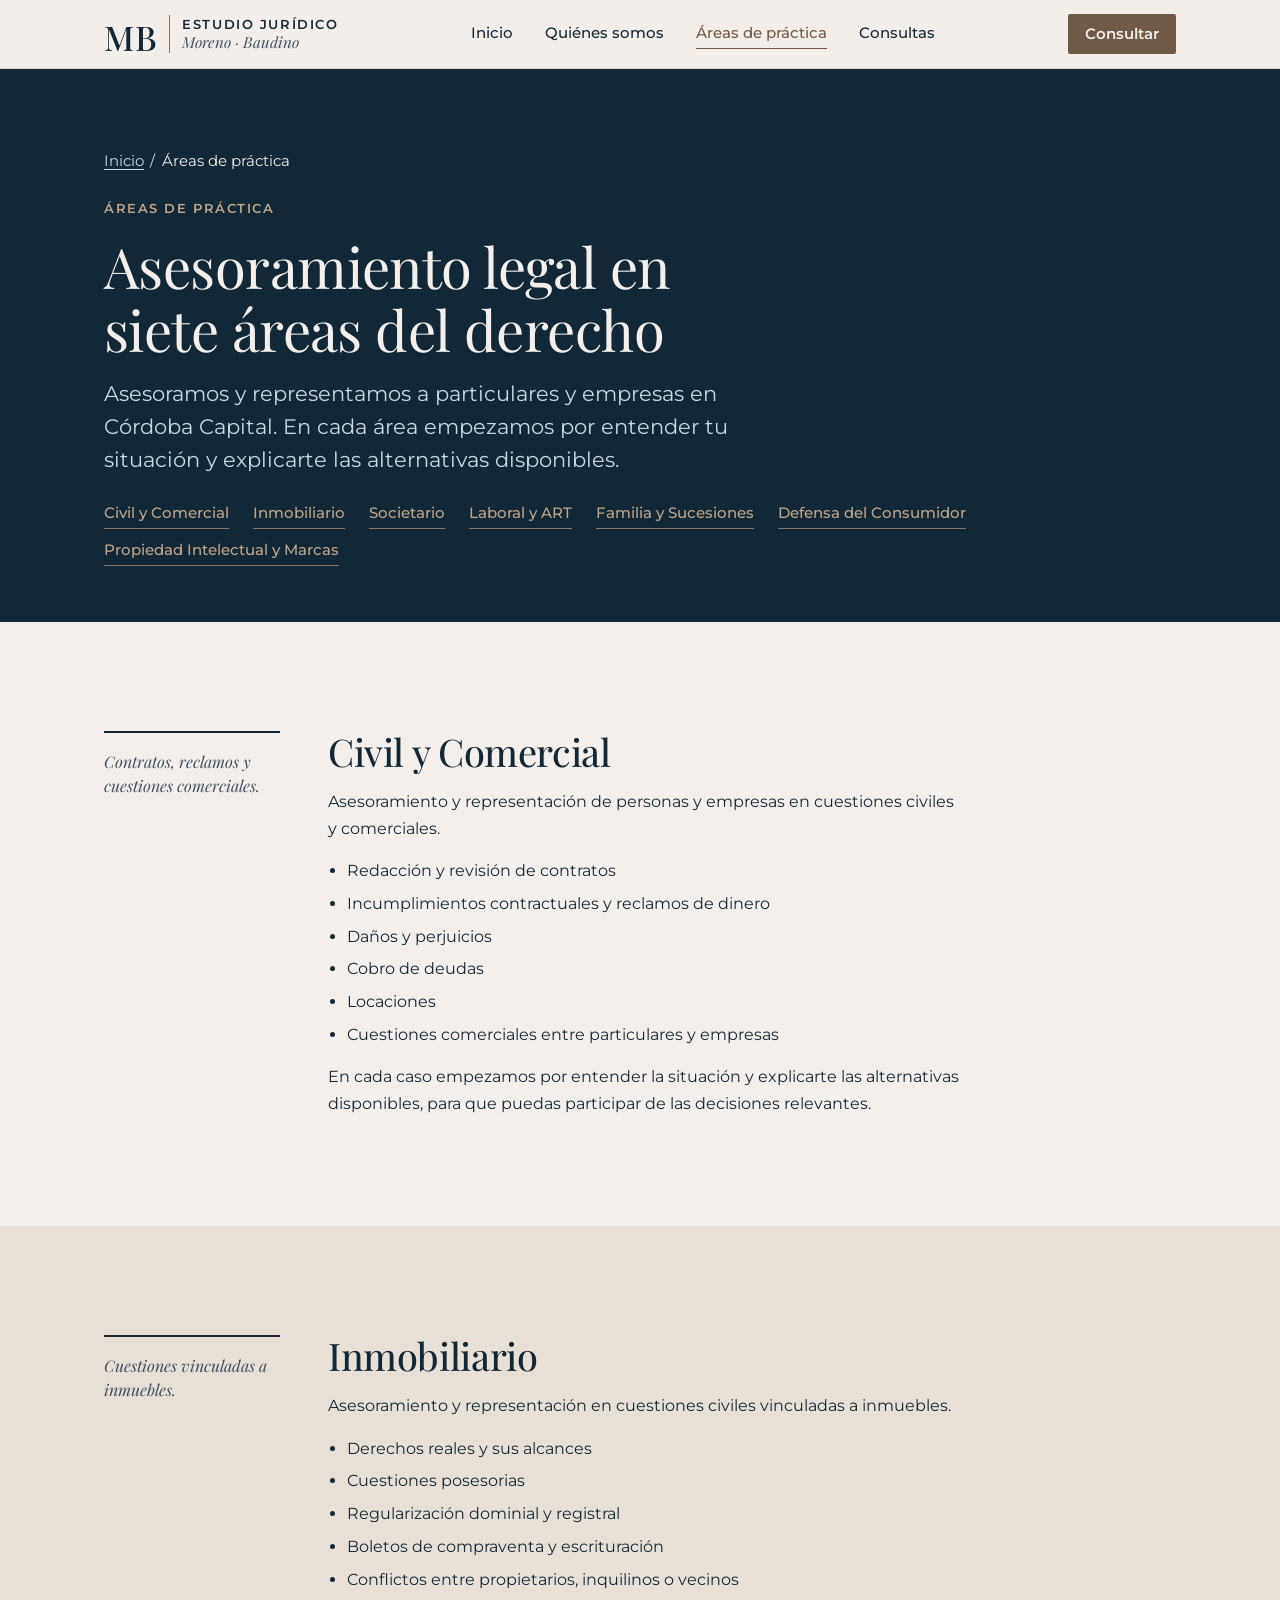
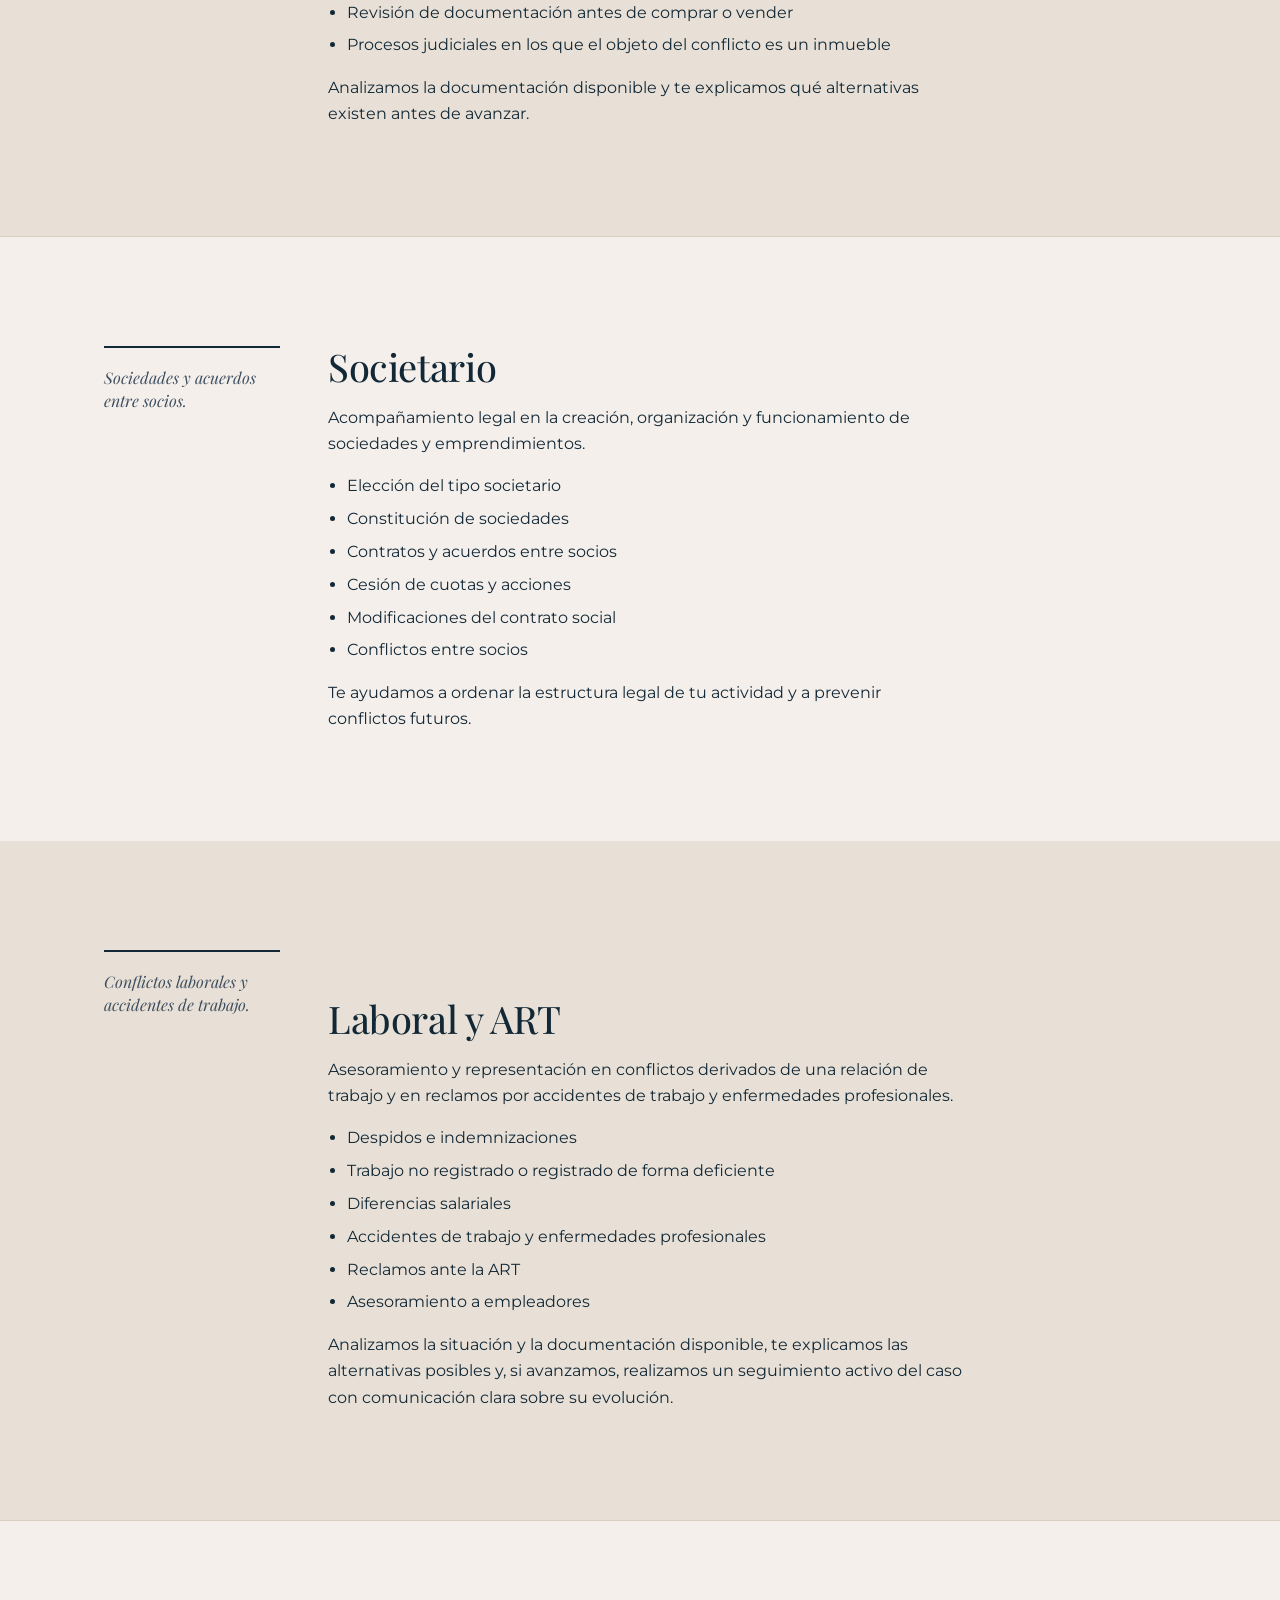
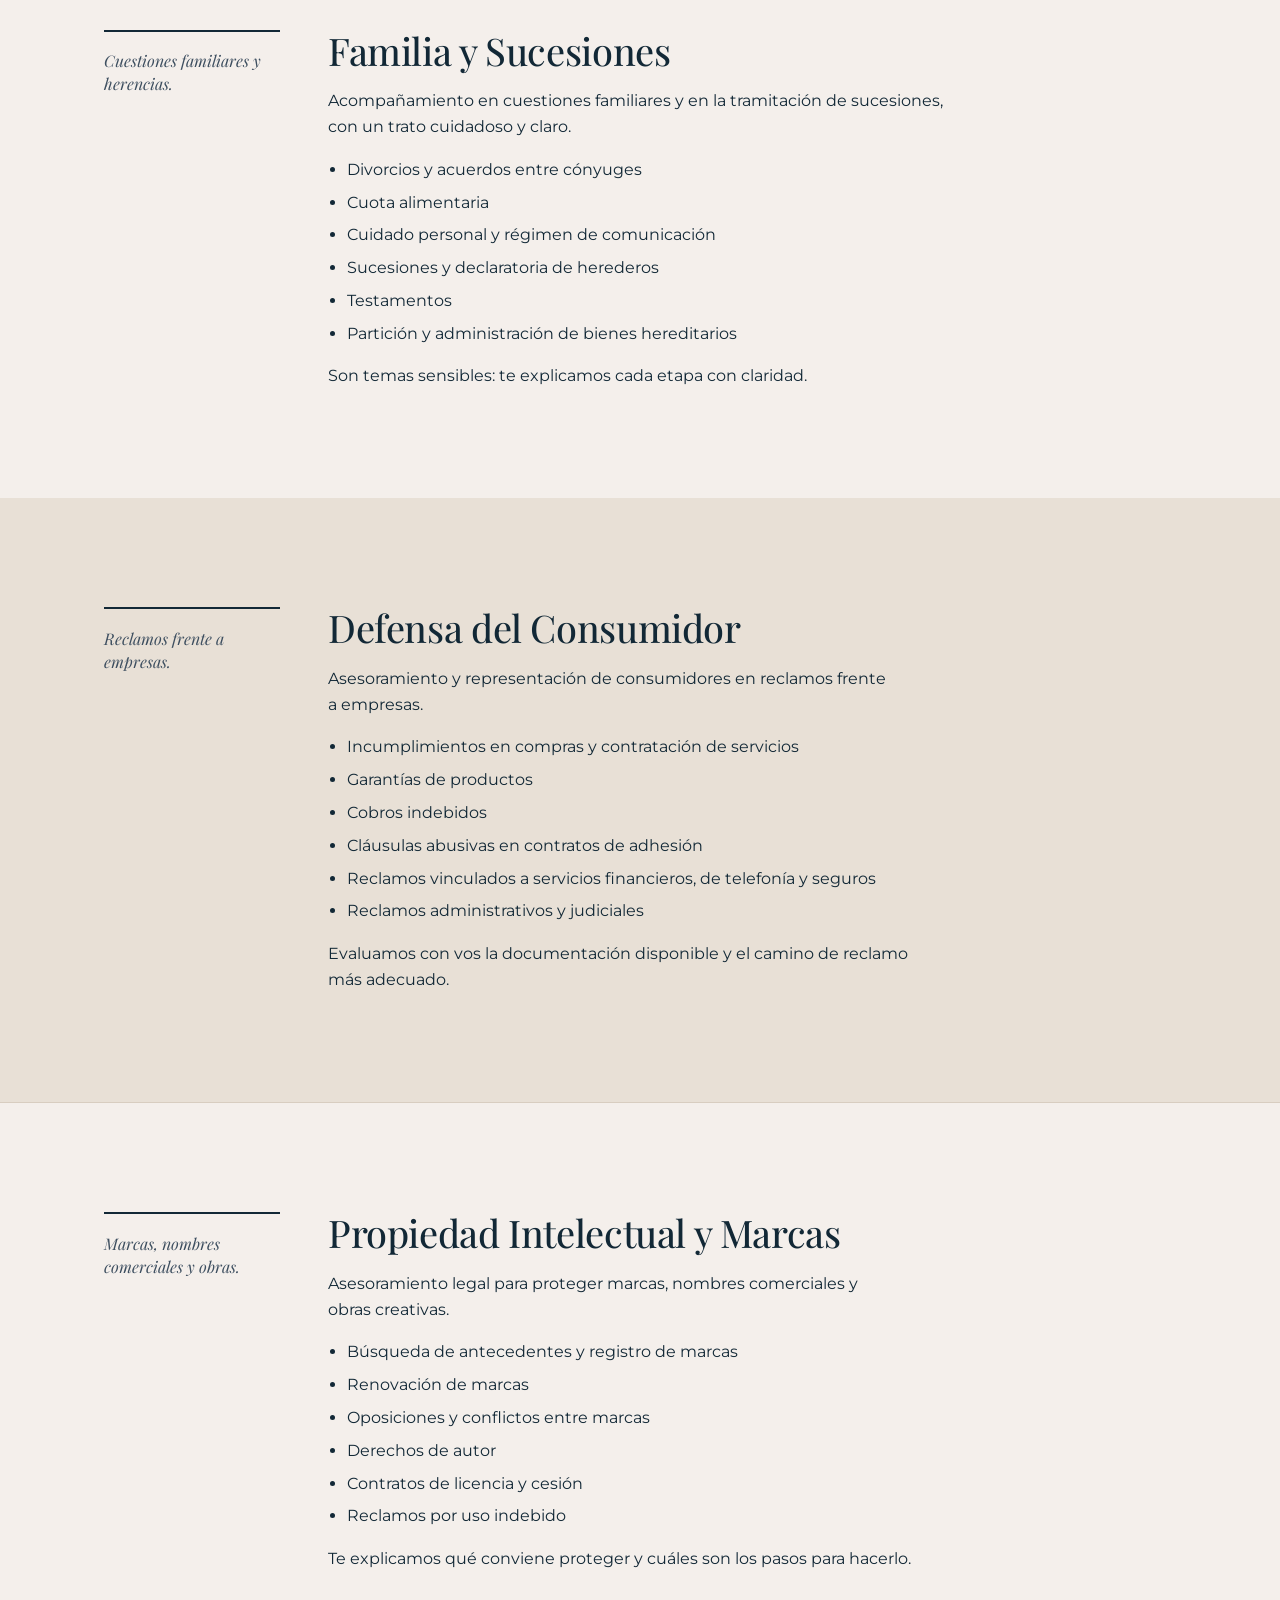
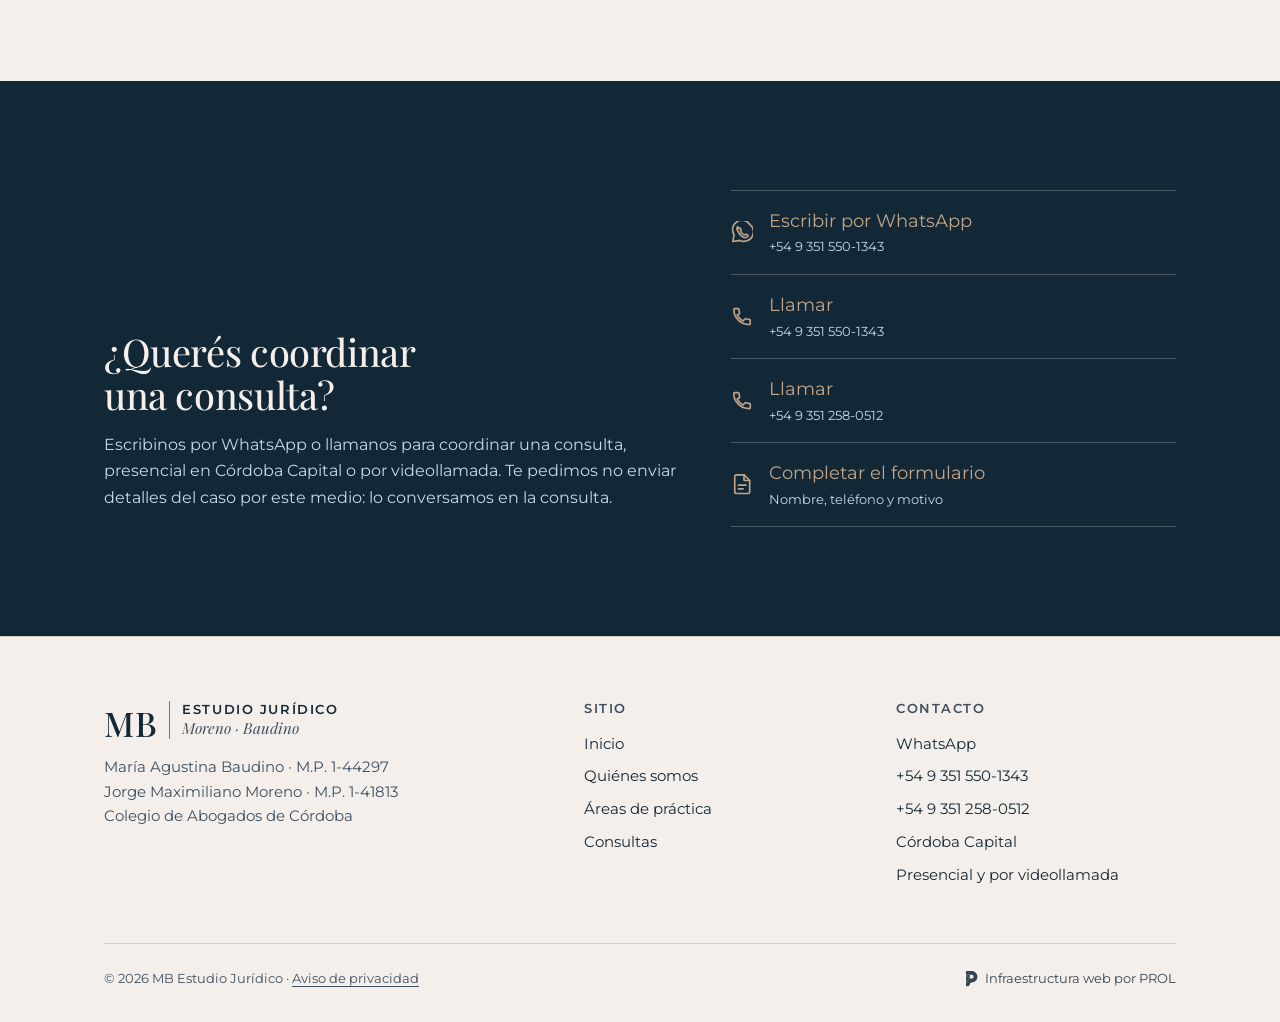
==== commit 37446f32: "Profile- areas - fonts - colors updates" ====
--- a/areas-de-practica/index.html
+++ b/areas-de-practica/index.html
@@ -7,7 +7,7 @@
   <meta name="description" content="Derecho Civil y Comercial, Derecho Laboral y Derecho Inmobiliario para particulares en Córdoba Capital. Atención presencial y por videollamada.">
   <meta name="robots" content="index, follow">
   <link rel="canonical" href="https://dominio-pendiente.invalid/areas-de-practica/">
-  <meta name="theme-color" content="#f5f2ea">
+  <meta name="theme-color" content="#f4efeb">
 
   <meta property="og:type" content="website">
   <meta property="og:locale" content="es_AR">
@@ -25,8 +25,8 @@
   <link rel="apple-touch-icon" href="../assets/images/apple-touch-icon.png">
   <link rel="manifest" href="../site.webmanifest">
 
-  <link rel="preload" href="../assets/fonts/public-sans-400.woff2" as="font" type="font/woff2" crossorigin>
-  <link rel="preload" href="../assets/fonts/newsreader-wght-normal.woff2" as="font" type="font/woff2" crossorigin>
+  <link rel="preload" href="../aassets/fonts/montserrat-latin-wght-normal.woff2" as="font" type="font/woff2" crossorigin>
+  <link rel="preload" href="../assets/fonts/playfair-display-latin-wght-normal.woff2" as="font" type="font/woff2" crossorigin>
   <link rel="stylesheet" href="../css/styles.css">
   <script>document.documentElement.classList.replace("no-js", "js");</script>
   <script src="../js/main.js" defer></script>
@@ -84,8 +84,7 @@
     </div>
   </header>
 
-  <main id="contenido">
-    <section class="page-hero">
+<section class="page-hero">
       <div class="container">
         <nav class="breadcrumb" aria-label="Ruta de navegación">
           <ol>
@@ -94,58 +93,169 @@
           </ol>
         </nav>
         <p class="eyebrow">Áreas de práctica</p>
-        <h1>Derecho Inmobiliario, Civil y Comercial y Laboral</h1>
-        <p class="lead">Asesoramos y representamos a particulares en Córdoba Capital. Nuestra práctica se concentra en tres áreas.</p>
-      </div>
-    </section>
-
-    <section class="section" id="inmobiliario" aria-labelledby="inmo-title">
-      <div class="container doc">
-        <div class="doc__margin">
-          <p class="doc__note">Cuestiones civiles vinculadas a inmuebles.</p>
-        </div>
-        <div class="doc__body">
-          <h2 id="inmo-title">Derecho Inmobiliario</h2>
-          <p>Asesoramiento y representación en cuestiones civiles vinculadas a inmuebles. Dentro del área civil, el estudio tiene especial experiencia en estos temas:</p>
-          <ul class="topic-grid">
-            <li class="topic"><h3>Derechos reales</h3><p>Cuestiones relativas a los derechos que una persona tiene sobre un inmueble y a sus alcances.</p></li>
-            <li class="topic"><h3>Cuestiones posesorias</h3><p>Situaciones en las que se discute la posesión de un inmueble o es necesario protegerla.</p></li>
-            <li class="topic"><h3>Regularización dominial</h3><p>Casos en los que la situación documental o registral de un inmueble necesita ordenarse.</p></li>
-            <li class="topic"><h3>Procesos vinculados a inmuebles</h3><p>Procesos judiciales en los que el objeto del conflicto es un inmueble.</p></li>
-          </ul>
-          <p class="mt-4"><a class="btn btn--ghost" href="https://wa.me/5493515501343?text=Hola%2C%20quisiera%20coordinar%20una%20consulta." target="_blank" rel="noopener"><svg class="icon" viewBox="0 0 24 24" fill="none" stroke="currentColor" stroke-width="1.75" stroke-linecap="round" stroke-linejoin="round" aria-hidden="true" focusable="false"><path d="M20.2 3.8a10 10 0 0 0-16.9 10.9L2 22l7.5-1.2a10 10 0 0 0 4.6 1.1h0a10 10 0 0 0 10-10 9.9 9.9 0 0 0-3.9-8.1z"/><path d="M8.4 8.1c.2-.5.4-.5.6-.5h.5c.2 0 .4 0 .6.4.2.5.7 1.7.8 1.8.1.2.1.3 0 .5-.1.2-.2.3-.4.5-.2.2-.3.3-.1.6.2.4 1 1.5 2.1 2.4 1.4 1.2 2 1.3 2.3 1.2.3-.1.5-.4.7-.7.2-.2.4-.3.6-.2.2.1 1.5.7 1.7.8.2.1.4.2.4.3.1.2.1 1-.3 1.5-.4.6-1.9 1.1-2.6 1.1-.7 0-2.4-.3-4.6-2.2-2.6-2.3-3.3-4.5-3.4-4.8-.1-.3-.9-1.3-.9-2.5 0-1.2.6-1.8.8-2.2z"/></svg>Coordinar una consulta</a></p>
-        </div>
-      </div>
-    </section>
-
-    <section class="section section--alt" id="civil-y-comercial" aria-labelledby="civil-title">
-      <div class="container doc">
-        <div class="doc__margin">
-          <p class="doc__note">Cuestiones civiles y comerciales de particulares.</p>
-        </div>
-        <div class="doc__body prose">
-          <h2 id="civil-title">Derecho Civil y Comercial</h2>
-          <p>Asesoramiento y representación de particulares en cuestiones civiles y comerciales. Dentro del área civil, el estudio tiene especial experiencia en derechos reales, cuestiones posesorias, regularización dominial y procesos vinculados a inmuebles (ver <a href="#inmobiliario">Derecho Inmobiliario</a>).</p>
+        <h1>Asesoramiento legal en siete áreas del derecho</h1>
+        <p class="lead">Asesoramos y representamos a particulares y empresas en Córdoba Capital. En cada área empezamos por entender tu situación y explicarte las alternativas disponibles.</p>
+        <nav aria-label="Áreas de práctica">
+          <ul class="area-index">
+            <li><a href="#civil-y-comercial">Civil y Comercial</a></li>
+            <li><a href="#inmobiliario">Inmobiliario</a></li>
+            <li><a href="#societario">Societario</a></li>
+            <li><a href="#laboral-y-art">Laboral y ART</a></li>
+            <li><a href="#familia-y-sucesiones">Familia y Sucesiones</a></li>
+            <li><a href="#defensa-del-consumidor">Defensa del Consumidor</a></li>
+            <li><a href="#propiedad-intelectual-y-marcas">Propiedad Intelectual y Marcas</a></li>
+          </ul>
+        </nav>
+      </div>
+    </section>
+
+    <section class="section" id="civil-y-comercial" aria-labelledby="civil-title">
+      <div class="container doc">
+        <div class="doc__margin">
+          <p class="doc__note">Contratos, reclamos y cuestiones comerciales.</p>
+        </div>
+        <div class="doc__body prose">
+          <h2 id="civil-title">Civil y Comercial</h2>
+          <p>Asesoramiento y representación de personas y empresas en cuestiones civiles y comerciales.</p>
+          <ul>
+            <li>Redacción y revisión de contratos</li>
+            <li>Incumplimientos contractuales y reclamos de dinero</li>
+            <li>Daños y perjuicios</li>
+            <li>Cobro de deudas</li>
+            <li>Locaciones</li>
+            <li>Cuestiones comerciales entre particulares y empresas</li>
+          </ul>
           <p>En cada caso empezamos por entender la situación y explicarte las alternativas disponibles, para que puedas participar de las decisiones relevantes.</p>
-          <p><a class="btn btn--ghost" href="https://wa.me/5493515501343?text=Hola%2C%20quisiera%20coordinar%20una%20consulta." target="_blank" rel="noopener"><svg class="icon" viewBox="0 0 24 24" fill="none" stroke="currentColor" stroke-width="1.75" stroke-linecap="round" stroke-linejoin="round" aria-hidden="true" focusable="false"><path d="M20.2 3.8a10 10 0 0 0-16.9 10.9L2 22l7.5-1.2a10 10 0 0 0 4.6 1.1h0a10 10 0 0 0 10-10 9.9 9.9 0 0 0-3.9-8.1z"/><path d="M8.4 8.1c.2-.5.4-.5.6-.5h.5c.2 0 .4 0 .6.4.2.5.7 1.7.8 1.8.1.2.1.3 0 .5-.1.2-.2.3-.4.5-.2.2-.3.3-.1.6.2.4 1 1.5 2.1 2.4 1.4 1.2 2 1.3 2.3 1.2.3-.1.5-.4.7-.7.2-.2.4-.3.6-.2.2.1 1.5.7 1.7.8.2.1.4.2.4.3.1.2.1 1-.3 1.5-.4.6-1.9 1.1-2.6 1.1-.7 0-2.4-.3-4.6-2.2-2.6-2.3-3.3-4.5-3.4-4.8-.1-.3-.9-1.3-.9-2.5 0-1.2.6-1.8.8-2.2z"/></svg>Coordinar una consulta</a></p>
-        </div>
-      </div>
-    </section>
-
-    <section class="section" id="laboral" aria-labelledby="laboral-title">
-      <div class="container doc">
-        <div class="doc__margin">
-          <p class="doc__note">Conflictos derivados del trabajo.</p>
-        </div>
-        <div class="doc__body prose">
-          <h2 id="laboral-title">Derecho Laboral</h2>
-          <p>Asesoramiento y representación en conflictos derivados de una relación de trabajo.</p>
+        </div>
+      </div>
+    </section>
+
+    <section class="section section--alt" id="inmobiliario" aria-labelledby="inmo-title">
+      <div class="container doc">
+        <div class="doc__margin">
+          <p class="doc__note">Cuestiones vinculadas a inmuebles.</p>
+        </div>
+        <div class="doc__body prose">
+          <h2 id="inmo-title">Inmobiliario</h2>
+          <p>Asesoramiento y representación en cuestiones civiles vinculadas a inmuebles.</p>
+          <ul>
+            <li>Derechos reales y sus alcances</li>
+            <li>Cuestiones posesorias</li>
+            <li>Regularización dominial y registral</li>
+            <li>Boletos de compraventa y escrituración</li>
+            <li>Conflictos entre propietarios, inquilinos o vecinos</li>
+            <li>Revisión de documentación antes de comprar o vender</li>
+            <li>Procesos judiciales en los que el objeto del conflicto es un inmueble</li>
+          </ul>
+          <p>Analizamos la documentación disponible y te explicamos qué alternativas existen antes de avanzar.</p>
+        </div>
+      </div>
+    </section>
+
+    <section class="section" id="societario" aria-labelledby="soc-title">
+      <div class="container doc">
+        <div class="doc__margin">
+          <p class="doc__note">Sociedades y acuerdos entre socios.</p>
+        </div>
+        <div class="doc__body prose">
+          <h2 id="soc-title">Societario</h2>
+          <p>Acompañamiento legal en la creación, organización y funcionamiento de sociedades y emprendimientos.</p>
+          <ul>
+            <li>Elección del tipo societario</li>
+            <li>Constitución de sociedades</li>
+            <li>Contratos y acuerdos entre socios</li>
+            <li>Cesión de cuotas y acciones</li>
+            <li>Modificaciones del contrato social</li>
+            <li>Conflictos entre socios</li>
+          </ul>
+          <p>Te ayudamos a ordenar la estructura legal de tu actividad y a prevenir conflictos futuros.</p>
+        </div>
+      </div>
+    </section>
+
+    <section class="section section--alt" id="laboral-y-art" aria-labelledby="laboral-title">
+      <div class="container doc">
+        <div class="doc__margin">
+          <p class="doc__note">Conflictos laborales y accidentes de trabajo.</p>
+        </div>
+        <div class="doc__body prose">
+          <span id="laboral"></span><h2 id="laboral-title">Laboral y ART</h2>
+          <p>Asesoramiento y representación en conflictos derivados de una relación de trabajo y en reclamos por accidentes de trabajo y enfermedades profesionales.</p>
+          <ul>
+            <li>Despidos e indemnizaciones</li>
+            <li>Trabajo no registrado o registrado de forma deficiente</li>
+            <li>Diferencias salariales</li>
+            <li>Accidentes de trabajo y enfermedades profesionales</li>
+            <li>Reclamos ante la ART</li>
+            <li>Asesoramiento a empleadores</li>
+          </ul>
           <p>Analizamos la situación y la documentación disponible, te explicamos las alternativas posibles y, si avanzamos, realizamos un seguimiento activo del caso con comunicación clara sobre su evolución.</p>
-          <p><a class="btn btn--ghost" href="https://wa.me/5493515501343?text=Hola%2C%20quisiera%20coordinar%20una%20consulta." target="_blank" rel="noopener"><svg class="icon" viewBox="0 0 24 24" fill="none" stroke="currentColor" stroke-width="1.75" stroke-linecap="round" stroke-linejoin="round" aria-hidden="true" focusable="false"><path d="M20.2 3.8a10 10 0 0 0-16.9 10.9L2 22l7.5-1.2a10 10 0 0 0 4.6 1.1h0a10 10 0 0 0 10-10 9.9 9.9 0 0 0-3.9-8.1z"/><path d="M8.4 8.1c.2-.5.4-.5.6-.5h.5c.2 0 .4 0 .6.4.2.5.7 1.7.8 1.8.1.2.1.3 0 .5-.1.2-.2.3-.4.5-.2.2-.3.3-.1.6.2.4 1 1.5 2.1 2.4 1.4 1.2 2 1.3 2.3 1.2.3-.1.5-.4.7-.7.2-.2.4-.3.6-.2.2.1 1.5.7 1.7.8.2.1.4.2.4.3.1.2.1 1-.3 1.5-.4.6-1.9 1.1-2.6 1.1-.7 0-2.4-.3-4.6-2.2-2.6-2.3-3.3-4.5-3.4-4.8-.1-.3-.9-1.3-.9-2.5 0-1.2.6-1.8.8-2.2z"/></svg>Coordinar una consulta</a></p>
-        </div>
-      </div>
-    </section>
-
+        </div>
+      </div>
+    </section>
+
+    <section class="section" id="familia-y-sucesiones" aria-labelledby="familia-title">
+      <div class="container doc">
+        <div class="doc__margin">
+          <p class="doc__note">Cuestiones familiares y herencias.</p>
+        </div>
+        <div class="doc__body prose">
+          <h2 id="familia-title">Familia y Sucesiones</h2>
+          <p>Acompañamiento en cuestiones familiares y en la tramitación de sucesiones, con un trato cuidadoso y claro.</p>
+          <ul>
+            <li>Divorcios y acuerdos entre cónyuges</li>
+            <li>Cuota alimentaria</li>
+            <li>Cuidado personal y régimen de comunicación</li>
+            <li>Sucesiones y declaratoria de herederos</li>
+            <li>Testamentos</li>
+            <li>Partición y administración de bienes hereditarios</li>
+          </ul>
+          <p>Son temas sensibles: te explicamos cada etapa con claridad.</p>
+        </div>
+      </div>
+    </section>
+
+    <section class="section section--alt" id="defensa-del-consumidor" aria-labelledby="consumidor-title">
+      <div class="container doc">
+        <div class="doc__margin">
+          <p class="doc__note">Reclamos frente a empresas.</p>
+        </div>
+        <div class="doc__body prose">
+          <h2 id="consumidor-title">Defensa del Consumidor</h2>
+          <p>Asesoramiento y representación de consumidores en reclamos frente a empresas.</p>
+          <ul>
+            <li>Incumplimientos en compras y contratación de servicios</li>
+            <li>Garantías de productos</li>
+            <li>Cobros indebidos</li>
+            <li>Cláusulas abusivas en contratos de adhesión</li>
+            <li>Reclamos vinculados a servicios financieros, de telefonía y seguros</li>
+            <li>Reclamos administrativos y judiciales</li>
+          </ul>
+          <p>Evaluamos con vos la documentación disponible y el camino de reclamo más adecuado.</p>
+        </div>
+      </div>
+    </section>
+
+    <section class="section" id="propiedad-intelectual-y-marcas" aria-labelledby="pi-title">
+      <div class="container doc">
+        <div class="doc__margin">
+          <p class="doc__note">Marcas, nombres comerciales y obras.</p>
+        </div>
+        <div class="doc__body prose">
+          <h2 id="pi-title">Propiedad Intelectual y Marcas</h2>
+          <p>Asesoramiento legal para proteger marcas, nombres comerciales y obras creativas.</p>
+          <ul>
+            <li>Búsqueda de antecedentes y registro de marcas</li>
+            <li>Renovación de marcas</li>
+            <li>Oposiciones y conflictos entre marcas</li>
+            <li>Derechos de autor</li>
+            <li>Contratos de licencia y cesión</li>
+            <li>Reclamos por uso indebido</li>
+          </ul>
+          <p>Te explicamos qué conviene proteger y cuáles son los pasos para hacerlo.</p>
+        </div>
+      </div>
+    </section>
     <section class="band" aria-labelledby="band-title">
       <div class="container band__grid">
         <div>
@@ -206,4 +316,4 @@
     </div>
   </footer>
 </body>
-</html>
+</html>
--- a/css/styles.css
+++ b/css/styles.css
@@ -1,73 +1,66 @@
 /* ==========================================================================
    MB — Estudio Jurídico Moreno · Baudino
-   Concept: "the annotated document" — paper, ink, lacre accent, margin column.
+   Concept: "the annotated document" — paper, navy ink, brown accent, margin column.
    Tokens → base → layout → components → pages → utilities.
    ========================================================================== */
 
 /* ---------- Fonts (self-hosted, OFL) ---------- */
 @font-face {
-  font-family: "Newsreader";
-  src: url("../assets/fonts/newsreader-wght-normal.woff2") format("woff2");
-  font-weight: 200 800;
+  font-family: "Playfair Display";
+  src: url("../assets/fonts/playfair-display-latin-wght-normal.woff2") format("woff2");
+  font-weight: 400 900;
   font-style: normal;
   font-display: swap;
 }
 @font-face {
-  font-family: "Newsreader";
-  src: url("../assets/fonts/newsreader-wght-italic.woff2") format("woff2");
-  font-weight: 200 800;
+  font-family: "Playfair Display";
+  src: url("../assets/fonts/playfair-display-latin-wght-italic.woff2") format("woff2");
+  font-weight: 400 900;
   font-style: italic;
   font-display: swap;
 }
 @font-face {
-  font-family: "Public Sans";
-  src: url("../assets/fonts/public-sans-400.woff2") format("woff2");
-  font-weight: 400;
+  font-family: "Montserrat";
+  src: url("../assets/fonts/montserrat-latin-wght-normal.woff2") format("woff2");
+  font-weight: 100 900;
   font-style: normal;
   font-display: swap;
 }
 @font-face {
-  font-family: "Public Sans";
-  src: url("../assets/fonts/public-sans-500.woff2") format("woff2");
-  font-weight: 500;
-  font-style: normal;
-  font-display: swap;
-}
-@font-face {
-  font-family: "Public Sans";
-  src: url("../assets/fonts/public-sans-600.woff2") format("woff2");
-  font-weight: 600;
-  font-style: normal;
+  font-family: "Montserrat";
+  src: url("../assets/fonts/montserrat-latin-wght-italic.woff2") format("woff2");
+  font-weight: 100 900;
+  font-style: italic;
   font-display: swap;
 }
 
 /* ---------- Tokens ---------- */
 :root {
   /* Color */
-  --paper: #f5f2ea;
-  --paper-2: #ece7db;
-  --ink: #1c2320;
-  --ink-2: #4a524e;
-  --rule: #d6cfbf;
-  --rule-strong: #8a8374; /* form borders: ≥3:1 on paper */
-  --lacre: #8b3a2b;
-  --lacre-dark: #6e2c20;
-  --lacre-light: #e3a08c;
-  --terracota: #cf7a55;      /* hero CTA bg; --ink text on it = 5.0:1 */
-  --on-ink: #f5f2ea;
-  --on-ink-2: #b9bfb9;
-  --verde: #1c2320;          /* original dark green: page headers, contact band, rules */
-  --on-verde-2: #b9bfb9;     /* secondary text on --verde (8.6:1) */
-  --lacre-on-verde: #e3a08c; /* accents/links on --verde (7.4:1) */
+  --paper: #f4efeb;
+  --paper-2: #e8e0d6;
+  --ink: #122836;
+  --ink-2: #3e4f60;
+  --rule: #d8cdc0;
+  --rule-strong: #8c7561; /* form borders: ≥3:1 on paper */
+  --lacre: #6f5a47;
+  --lacre-dark: #54432f;
+  --lacre-light: #c1a58a;
+  --terracota: #c1a58a;      /* hero CTA bg (tan); --ink text on it */
+  --on-ink: #f4efeb;
+  --on-ink-2: #c7d9e5;
+  --verde: #122836;          /* navy: page headers, contact band, rules */
+  --on-verde-2: #c7d9e5;     /* secondary text on navy */
+  --lacre-on-verde: #c1a58a; /* accents/links on navy */
 
   /* Type */
-  --font-serif: "Newsreader", "Iowan Old Style", Georgia, serif;
-  --font-sans: "Public Sans", system-ui, -apple-system, "Segoe UI", Roboto, sans-serif;
-  --fs-h1: clamp(2.5rem, 1.6rem + 3.6vw, 4rem);
-  --fs-h2: clamp(1.875rem, 1.4rem + 1.9vw, 2.625rem);
+  --font-serif: "Playfair Display", Georgia, "Times New Roman", serif;
+  --font-sans: "Montserrat", system-ui, -apple-system, "Segoe UI", Roboto, sans-serif;
+  --fs-h1: clamp(2.25rem, 1.5rem + 3vw, 3.5rem);
+  --fs-h2: clamp(1.75rem, 1.35rem + 1.6vw, 2.375rem);
   --fs-h3: clamp(1.3rem, 1.2rem + 0.4vw, 1.5rem);
   --fs-lead: clamp(1.125rem, 1.05rem + 0.3vw, 1.3125rem);
-  --fs-body: 1.0625rem;
+  --fs-body: 1rem;
   --fs-small: 0.9375rem;
   --fs-xs: 0.8125rem;
 
@@ -443,7 +436,7 @@
 
 .hero__grid {
   display: grid;
-  grid-template-columns: minmax(0, 1.55fr) minmax(0, 1fr);
+  grid-template-columns: minmax(0, 1.1fr) minmax(0, 1fr);
   gap: var(--s-6);
   align-items: end;
 }
@@ -547,9 +540,26 @@
   list-style: none;
 }
 .lawyer {
+  --photo-w: clamp(6rem, 5rem + 4vw, 8rem);
+  display: grid;
+  grid-template-columns: var(--photo-w) minmax(0, 1fr);
+  column-gap: var(--s-3);
+  align-content: start;
   padding: var(--s-3) 0 0;
   border-top: 2px solid var(--verde);
 }
+.lawyer > * { grid-column: 2; }
+.lawyer > .lawyer__photo,
+.lawyer > picture { grid-column: 1; grid-row: 1 / span 4; }
+.lawyer__photo {
+  display: block;
+  width: 100%;
+  aspect-ratio: 4 / 5;
+  object-fit: cover;
+  object-position: 50% 20%;
+  background: var(--verde);
+}
+.lawyer__reg { justify-self: start; }
 .lawyer__name {
   font-family: var(--font-serif);
   font-size: 1.5rem;
@@ -570,6 +580,27 @@
 @media (max-width: 40rem) {
   .lawyers { grid-template-columns: 1fr; }
 }
+
+/* ---------- Areas index (areas page) ---------- */
+.area-index {
+  display: flex;
+  flex-wrap: wrap;
+  gap: 0.5rem 1.5rem;
+  margin: var(--s-3) 0 0;
+  padding: 0;
+  list-style: none;
+}
+.area-index a {
+  display: inline-block;
+  padding-bottom: 0.15rem;
+  border-bottom: 1px solid var(--rule-strong);
+  font-size: var(--fs-small);
+  font-weight: 500;
+  color: var(--ink);
+  text-decoration: none;
+}
+.area-index a:hover { color: var(--lacre); border-color: var(--lacre); }
+.section[id] { scroll-margin-top: 5rem; }
 
 /* ---------- FAQ (native details) ---------- */
 .faq { border-top: 2px solid var(--verde); max-width: 48rem; }
@@ -615,8 +646,8 @@
   gap: var(--s-5);
   align-items: end;
 }
-.channels { list-style: none; border-top: 1px solid rgba(245, 242, 234, 0.25); }
-.channels li { border-bottom: 1px solid rgba(245, 242, 234, 0.25); }
+.channels { list-style: none; border-top: 1px solid rgba(244, 239, 235, 0.25); }
+.channels li { border-bottom: 1px solid rgba(244, 239, 235, 0.25); }
 .channels a {
   display: flex;
   align-items: center;
@@ -716,7 +747,7 @@
 }
 .form select {
   appearance: none;
-  background-image: url("data:image/svg+xml,%3Csvg xmlns='http://www.w3.org/2000/svg' viewBox='0 0 24 24' fill='none' stroke='%231c2320' stroke-width='1.75' stroke-linecap='round' stroke-linejoin='round'%3E%3Cpolyline points='6 9 12 15 18 9'/%3E%3C/svg%3E");
+  background-image: url("data:image/svg+xml,%3Csvg xmlns='http://www.w3.org/2000/svg' viewBox='0 0 24 24' fill='none' stroke='%23122836' stroke-width='1.75' stroke-linecap='round' stroke-linejoin='round'%3E%3Cpolyline points='6 9 12 15 18 9'/%3E%3C/svg%3E");
   background-repeat: no-repeat;
   background-position: right 0.75rem center;
   background-size: 1.1rem;
@@ -864,9 +895,11 @@
 .hero__grid { align-items: center; }
 .hero__media {
   margin: 0;
-  aspect-ratio: 4 / 5;
+  aspect-ratio: 1400 / 882; /* full photo, no crop */
   overflow: hidden;
-  background: #2a322e; /* shown while the image loads */
+  background: #1d3a4d; /* shown while the image loads */
+  outline: 1px solid var(--lacre-on-verde); /* thin tan frame */
+  outline-offset: 10px;
 }
 .hero__media picture { display: contents; }
 .hero__media img {
@@ -874,19 +907,14 @@
   width: 100%;
   height: 100%;
   object-fit: cover;
-  object-position: 50% 20%;
+  object-position: 34% 50%;
 }
 .hero__facts {
   margin: var(--s-4) 0 0;
   padding-top: var(--s-2);
-  border-top: 1px solid rgba(245, 242, 234, 0.2);
+  border-top: 1px solid rgba(244, 239, 235, 0.2);
   font-size: var(--fs-xs);
   letter-spacing: 0.02em;
   color: var(--on-verde-2);
   max-width: 36rem;
-}
-@media (max-width: 56rem) {
-  /* Vertical subject: near-square crop keeps scales and head in frame */
-  .hero__media { aspect-ratio: 1 / 1; }
-  .hero__media img { object-position: 50% 30%; }
-}
+}
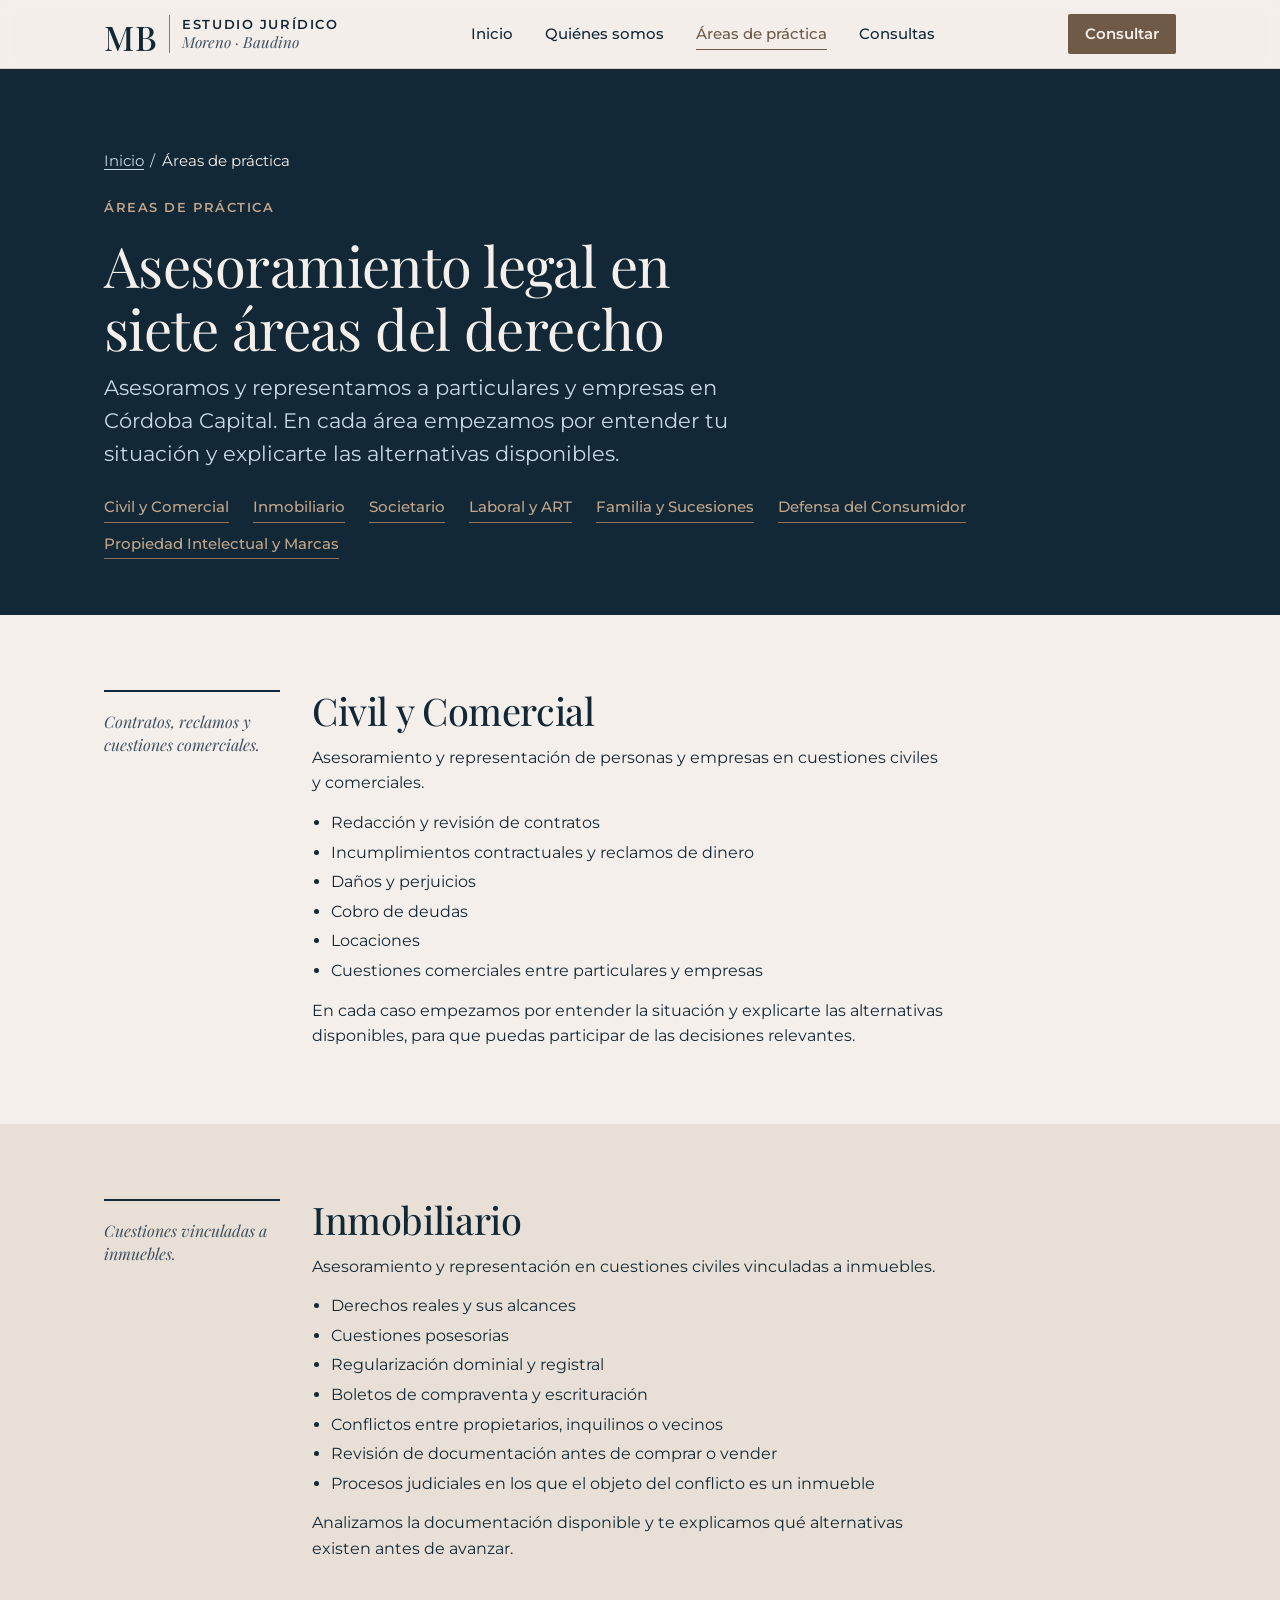
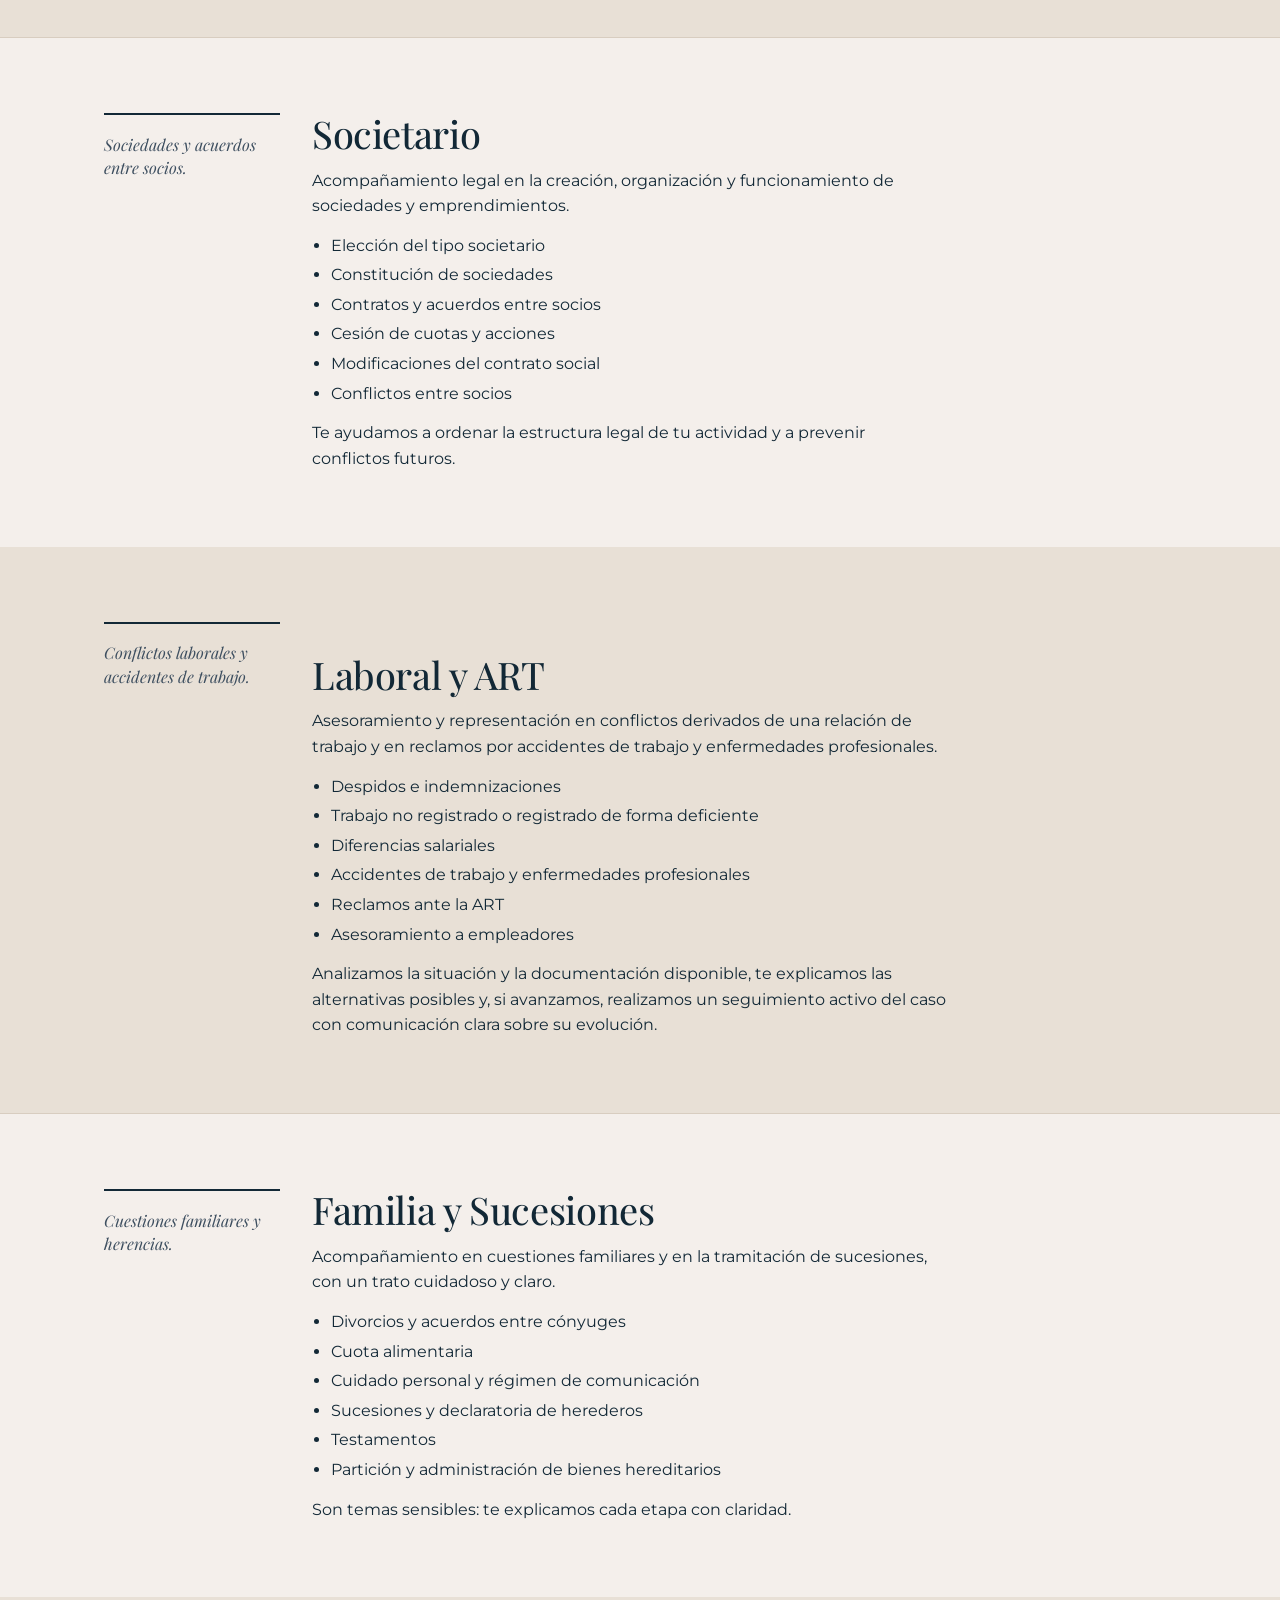
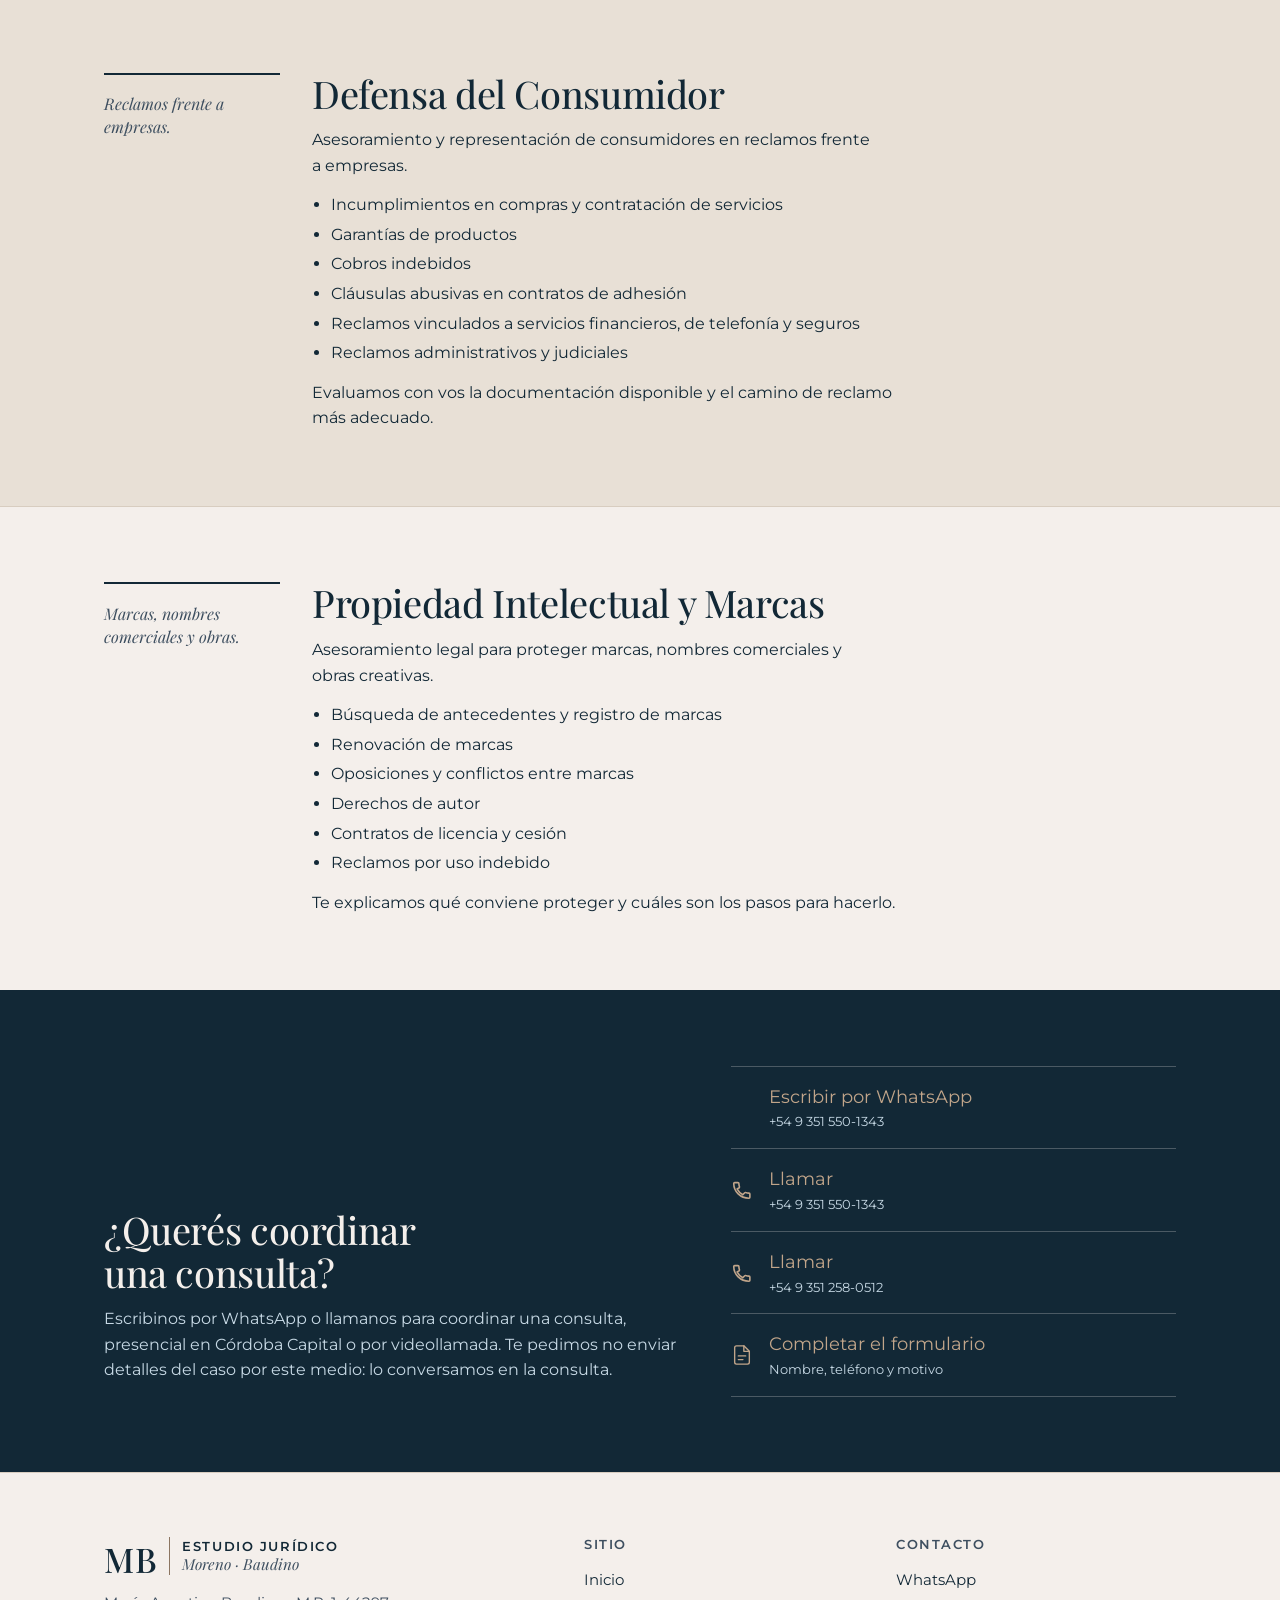
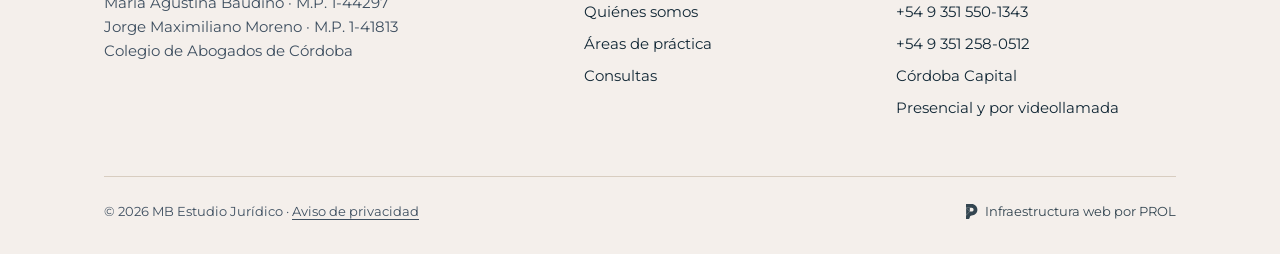
==== commit 5fb8c645: "Final changes for second round. All fixed" ====
--- a/areas-de-practica/index.html
+++ b/areas-de-practica/index.html
@@ -3,8 +3,8 @@
 <head>
   <meta charset="utf-8">
   <meta name="viewport" content="width=device-width, initial-scale=1">
-  <title>Áreas de práctica: Civil y Comercial, Laboral e Inmobiliario | MB Estudio Jurídico</title>
-  <meta name="description" content="Derecho Civil y Comercial, Derecho Laboral y Derecho Inmobiliario para particulares en Córdoba Capital. Atención presencial y por videollamada.">
+  <title>Áreas de práctica: Civil, Inmobiliario, Laboral y más | MB Estudio Jurídico</title>
+  <meta name="description" content="Siete áreas de práctica en Córdoba Capital: Civil y Comercial, Inmobiliario, Societario, Laboral y ART, Familia, Consumidor y Marcas. Presencial y por videollamada.">
   <meta name="robots" content="index, follow">
   <link rel="canonical" href="https://dominio-pendiente.invalid/areas-de-practica/">
   <meta name="theme-color" content="#f4efeb">
@@ -12,8 +12,8 @@
   <meta property="og:type" content="website">
   <meta property="og:locale" content="es_AR">
   <meta property="og:site_name" content="MB Estudio Jurídico">
-  <meta property="og:title" content="Áreas de práctica: Civil y Comercial, Laboral e Inmobiliario | MB Estudio Jurídico">
-  <meta property="og:description" content="Derecho Civil y Comercial, Derecho Laboral y Derecho Inmobiliario para particulares en Córdoba Capital. Atención presencial y por videollamada.">
+  <meta property="og:title" content="Áreas de práctica: Civil, Inmobiliario, Laboral y más | MB Estudio Jurídico">
+  <meta property="og:description" content="Siete áreas de práctica en Córdoba Capital: Civil y Comercial, Inmobiliario, Societario, Laboral y ART, Familia, Consumidor y Marcas. Presencial y por videollamada.">
   <meta property="og:url" content="https://dominio-pendiente.invalid/areas-de-practica/">
   <meta property="og:image" content="https://dominio-pendiente.invalid/assets/images/og-image.png">
   <meta property="og:image:width" content="1200">
@@ -25,7 +25,7 @@
   <link rel="apple-touch-icon" href="../assets/images/apple-touch-icon.png">
   <link rel="manifest" href="../site.webmanifest">
 
-  <link rel="preload" href="../aassets/fonts/montserrat-latin-wght-normal.woff2" as="font" type="font/woff2" crossorigin>
+  <link rel="preload" href="../assets/fonts/montserrat-latin-wght-normal.woff2" as="font" type="font/woff2" crossorigin>
   <link rel="preload" href="../assets/fonts/playfair-display-latin-wght-normal.woff2" as="font" type="font/woff2" crossorigin>
   <link rel="stylesheet" href="../css/styles.css">
   <script>document.documentElement.classList.replace("no-js", "js");</script>
@@ -77,14 +77,15 @@
         <a class="btn btn--primary btn--small" href="https://wa.me/5493515501343?text=Hola%2C%20quisiera%20coordinar%20una%20consulta." target="_blank" rel="noopener">Consultar</a>
         <button class="nav-toggle" type="button" aria-expanded="false" aria-controls="site-nav">
           <span class="visually-hidden">Abrir menú</span>
-          <svg class="icon icon--menu" viewBox="0 0 24 24" fill="none" stroke="currentColor" stroke-width="1.75" stroke-linecap="round" stroke-linejoin="round" aria-hidden="true" focusable="false"><line x1="3" y1="6" x2="21" y2="6"/><line x1="3" y1="12" x2="21" y2="12"/><line x1="3" y1="18" x2="21" y2="18"/></svg>
-          <svg class="icon icon--close" viewBox="0 0 24 24" fill="none" stroke="currentColor" stroke-width="1.75" stroke-linecap="round" stroke-linejoin="round" aria-hidden="true" focusable="false"><line x1="6" y1="6" x2="18" y2="18"/><line x1="18" y1="6" x2="6" y2="18"/></svg>
+          <span class="icon icon--menu ico ico-menu" aria-hidden="true"></span>
+          <span class="icon icon--close ico ico-close" aria-hidden="true"></span>
         </button>
       </div>
     </div>
   </header>
 
-<section class="page-hero">
+  <main id="contenido">
+    <section class="page-hero">
       <div class="container">
         <nav class="breadcrumb" aria-label="Ruta de navegación">
           <ol>
@@ -256,6 +257,7 @@
         </div>
       </div>
     </section>
+
     <section class="band" aria-labelledby="band-title">
       <div class="container band__grid">
         <div>
@@ -263,10 +265,10 @@
           <p>Escribinos por WhatsApp o llamanos para coordinar una consulta, presencial en Córdoba Capital o por videollamada. Te pedimos no enviar detalles del caso por este medio: lo conversamos en la consulta.</p>
         </div>
         <ul class="channels">
-          <li><a href="https://wa.me/5493515501343?text=Hola%2C%20quisiera%20coordinar%20una%20consulta." target="_blank" rel="noopener"><svg class="icon" viewBox="0 0 24 24" fill="none" stroke="currentColor" stroke-width="1.75" stroke-linecap="round" stroke-linejoin="round" aria-hidden="true" focusable="false"><path d="M20.2 3.8a10 10 0 0 0-16.9 10.9L2 22l7.5-1.2a10 10 0 0 0 4.6 1.1h0a10 10 0 0 0 10-10 9.9 9.9 0 0 0-3.9-8.1z"/><path d="M8.4 8.1c.2-.5.4-.5.6-.5h.5c.2 0 .4 0 .6.4.2.5.7 1.7.8 1.8.1.2.1.3 0 .5-.1.2-.2.3-.4.5-.2.2-.3.3-.1.6.2.4 1 1.5 2.1 2.4 1.4 1.2 2 1.3 2.3 1.2.3-.1.5-.4.7-.7.2-.2.4-.3.6-.2.2.1 1.5.7 1.7.8.2.1.4.2.4.3.1.2.1 1-.3 1.5-.4.6-1.9 1.1-2.6 1.1-.7 0-2.4-.3-4.6-2.2-2.6-2.3-3.3-4.5-3.4-4.8-.1-.3-.9-1.3-.9-2.5 0-1.2.6-1.8.8-2.2z"/></svg><span>Escribir por WhatsApp<small>+54 9 351 550-1343</small></span></a></li>
-          <li><a href="tel:+5493515501343"><svg class="icon" viewBox="0 0 24 24" fill="none" stroke="currentColor" stroke-width="1.75" stroke-linecap="round" stroke-linejoin="round" aria-hidden="true" focusable="false"><path d="M6.6 10.8c1.4 2.7 3.6 4.9 6.3 6.3l2.1-2.1c.3-.3.7-.4 1.1-.2 1.1.4 2.3.6 3.5.6.6 0 1 .4 1 1V20c0 .6-.4 1-1 1C10.3 21 3 13.7 3 4.9c0-.6.4-1 1-1h3.6c.6 0 1 .4 1 1 0 1.2.2 2.4.6 3.5.1.4 0 .8-.2 1.1L6.6 10.8z"/></svg><span>Llamar<small>+54 9 351 550-1343</small></span></a></li>
-          <li><a href="tel:+5493512580512"><svg class="icon" viewBox="0 0 24 24" fill="none" stroke="currentColor" stroke-width="1.75" stroke-linecap="round" stroke-linejoin="round" aria-hidden="true" focusable="false"><path d="M6.6 10.8c1.4 2.7 3.6 4.9 6.3 6.3l2.1-2.1c.3-.3.7-.4 1.1-.2 1.1.4 2.3.6 3.5.6.6 0 1 .4 1 1V20c0 .6-.4 1-1 1C10.3 21 3 13.7 3 4.9c0-.6.4-1 1-1h3.6c.6 0 1 .4 1 1 0 1.2.2 2.4.6 3.5.1.4 0 .8-.2 1.1L6.6 10.8z"/></svg><span>Llamar<small>+54 9 351 258-0512</small></span></a></li>
-          <li><a href="../consultas/#formulario"><svg class="icon" viewBox="0 0 24 24" fill="none" stroke="currentColor" stroke-width="1.75" stroke-linecap="round" stroke-linejoin="round" aria-hidden="true" focusable="false"><path d="M14 2H6a2 2 0 0 0-2 2v16a2 2 0 0 0 2 2h12a2 2 0 0 0 2-2V8z"/><polyline points="14,2 14,8 20,8"/><line x1="8" y1="13" x2="16" y2="13"/><line x1="8" y1="17" x2="13" y2="17"/></svg><span>Completar el formulario<small>Nombre, teléfono y motivo</small></span></a></li>
+          <li><a href="https://wa.me/5493515501343?text=Hola%2C%20quisiera%20coordinar%20una%20consulta." target="_blank" rel="noopener"><span class="icon ico ico-whatsapp" aria-hidden="true"></span><span>Escribir por WhatsApp<small>+54 9 351 550-1343</small></span></a></li>
+          <li><a href="tel:+5493515501343"><span class="icon ico ico-phone" aria-hidden="true"></span><span>Llamar<small>+54 9 351 550-1343</small></span></a></li>
+          <li><a href="tel:+5493512580512"><span class="icon ico ico-phone" aria-hidden="true"></span><span>Llamar<small>+54 9 351 258-0512</small></span></a></li>
+          <li><a href="../consultas/#formulario"><span class="icon ico ico-document" aria-hidden="true"></span><span>Completar el formulario<small>Nombre, teléfono y motivo</small></span></a></li>
         </ul>
       </div>
     </section>
--- a/css/styles.css
+++ b/css/styles.css
@@ -72,7 +72,7 @@
   --s-5: 3rem;
   --s-6: 4rem;
   --s-7: 6rem;
-  --section-y: clamp(3.5rem, 2rem + 6vw, 8rem);
+  --section-y: clamp(2.5rem, 1.5rem + 4vw, 5rem);
 
   /* Layout */
   --container: 72rem;
@@ -110,7 +110,7 @@
   color: var(--ink);
   font-family: var(--font-sans);
   font-size: var(--fs-body);
-  line-height: 1.65;
+  line-height: 1.6;
   text-rendering: optimizeLegibility;
   -webkit-font-smoothing: antialiased;
 }
@@ -122,7 +122,7 @@
   font-weight: 450;
   line-height: 1.12;
   letter-spacing: -0.01em;
-  margin: 0 0 var(--s-2);
+  margin: 0 0 0.75rem;
   text-wrap: balance;
 }
 h1 { font-size: var(--fs-h1); font-weight: 400; }
@@ -130,7 +130,7 @@
 h3 { font-size: var(--fs-h3); line-height: 1.25; }
 
 p {
-  margin: 0 0 var(--s-2);
+  margin: 0 0 0.875rem;
   max-width: var(--measure);
   text-wrap: pretty;
 }
@@ -402,7 +402,7 @@
 .doc {
   display: grid;
   grid-template-columns: var(--margin-col) minmax(0, 1fr);
-  column-gap: var(--s-5);
+  column-gap: var(--s-4);
 }
 
 .doc__margin {
@@ -477,7 +477,7 @@
   display: grid;
   grid-template-columns: 3.5rem minmax(0, 1fr);
   gap: var(--s-2);
-  padding-block: var(--s-3);
+  padding-block: 1.1rem;
   border-top: 1px solid var(--rule);
 }
 .clause:last-child { border-bottom: 1px solid var(--rule); }
@@ -494,14 +494,16 @@
 /* ---------- Practice areas ---------- */
 .areas {
   display: grid;
-  grid-template-columns: repeat(3, minmax(0, 1fr));
-  gap: var(--s-3);
-  margin-top: var(--s-4);
-}
+  grid-template-columns: repeat(2, minmax(0, 1fr));
+  gap: var(--s-2);
+  margin-top: var(--s-3);
+}
+/* Odd count: the last card spans the full row instead of sitting alone */
+.area:last-child:nth-child(odd) { grid-column: 1 / -1; }
 .area {
   display: flex;
   flex-direction: column;
-  padding: var(--s-3);
+  padding: 1.25rem;
   border: 1px solid var(--rule-strong);
   border-top: 3px solid var(--verde);
   border-radius: var(--radius);
@@ -519,7 +521,7 @@
 .area p { color: var(--ink-2); }
 .area .link-arrow { margin-top: auto; padding-top: var(--s-2); }
 
-@media (max-width: 56rem) {
+@media (max-width: 40rem) {
   .areas { grid-template-columns: 1fr; }
   .area { padding: var(--s-3); }
 }
@@ -535,8 +537,8 @@
 .lawyers {
   display: grid;
   grid-template-columns: repeat(2, minmax(0, 1fr));
-  gap: var(--s-3);
-  margin-top: var(--s-4);
+  gap: var(--s-2);
+  margin-top: var(--s-3);
   list-style: none;
 }
 .lawyer {
@@ -664,10 +666,10 @@
 }
 
 /* ---------- Content pages ---------- */
-.prose h2 { margin-top: var(--s-5); }
+.prose h2 { margin-top: var(--s-4); }
 .prose h2:first-child { margin-top: 0; }
-.prose ul { padding-left: 1.2rem; margin-bottom: var(--s-2); max-width: var(--measure); }
-.prose li { margin-bottom: 0.4rem; }
+.prose ul { padding-left: 1.2rem; margin-bottom: 0.875rem; max-width: var(--measure); }
+.prose li { margin-bottom: 0.25rem; }
 
 .topic-grid {
   display: grid;
@@ -917,4 +919,103 @@
   letter-spacing: 0.02em;
   color: var(--on-verde-2);
   max-width: 36rem;
-}+}
+
+/* ---------- Icons from /assets/icons (CSS mask: takes the text color) ----------
+   Use: <span class="icon ico ico-whatsapp" aria-hidden="true"></span>
+   To change an icon, replace its .svg file. Name = file name without ".svg". */
+.ico {
+  display: inline-block;
+  background-color: currentColor;
+  -webkit-mask: var(--ico) center / contain no-repeat;
+  mask: var(--ico) center / contain no-repeat;
+}
+.ico-briefcase { --ico: url("../assets/icons/business/briefcase.svg"); }
+.ico-building { --ico: url("../assets/icons/business/building.svg"); }
+.ico-office { --ico: url("../assets/icons/business/office.svg"); }
+.ico-settings { --ico: url("../assets/icons/business/settings.svg"); }
+.ico-support { --ico: url("../assets/icons/business/support.svg"); }
+.ico-team { --ico: url("../assets/icons/business/team.svg"); }
+.ico-user { --ico: url("../assets/icons/business/user.svg"); }
+.ico-users { --ico: url("../assets/icons/business/users.svg"); }
+.ico-calendar { --ico: url("../assets/icons/communication/calendar.svg"); }
+.ico-clock { --ico: url("../assets/icons/communication/clock.svg"); }
+.ico-contact { --ico: url("../assets/icons/communication/contact.svg"); }
+.ico-email { --ico: url("../assets/icons/communication/email.svg"); }
+.ico-location { --ico: url("../assets/icons/communication/location.svg"); }
+.ico-map { --ico: url("../assets/icons/communication/map.svg"); }
+.ico-mobile { --ico: url("../assets/icons/communication/mobile.svg"); }
+.ico-phone { --ico: url("../assets/icons/communication/phone.svg"); }
+.ico-whatsapp-business { --ico: url("../assets/icons/communication/whatsapp-business.svg"); }
+.ico-whatsapp { --ico: url("../assets/icons/communication/whatsapp.svg"); }
+.ico-attachment { --ico: url("../assets/icons/documents/attachment.svg"); }
+.ico-document { --ico: url("../assets/icons/documents/document.svg"); }
+.ico-file { --ico: url("../assets/icons/documents/file.svg"); }
+.ico-pdf { --ico: url("../assets/icons/documents/pdf.svg"); }
+.ico-print { --ico: url("../assets/icons/documents/print.svg"); }
+.ico-bag { --ico: url("../assets/icons/ecommerce/bag.svg"); }
+.ico-cart { --ico: url("../assets/icons/ecommerce/cart.svg"); }
+.ico-coupon { --ico: url("../assets/icons/ecommerce/coupon.svg"); }
+.ico-discount { --ico: url("../assets/icons/ecommerce/discount.svg"); }
+.ico-favorite { --ico: url("../assets/icons/ecommerce/favorite.svg"); }
+.ico-heart { --ico: url("../assets/icons/ecommerce/heart.svg"); }
+.ico-package { --ico: url("../assets/icons/ecommerce/package.svg"); }
+.ico-return { --ico: url("../assets/icons/ecommerce/return.svg"); }
+.ico-shipping { --ico: url("../assets/icons/ecommerce/shipping.svg"); }
+.ico-star { --ico: url("../assets/icons/ecommerce/star.svg"); }
+.ico-tag { --ico: url("../assets/icons/ecommerce/tag.svg"); }
+.ico-arrow-down { --ico: url("../assets/icons/navigation/arrow-down.svg"); }
+.ico-arrow-left { --ico: url("../assets/icons/navigation/arrow-left.svg"); }
+.ico-arrow-right { --ico: url("../assets/icons/navigation/arrow-right.svg"); }
+.ico-arrow-up { --ico: url("../assets/icons/navigation/arrow-up.svg"); }
+.ico-back { --ico: url("../assets/icons/navigation/back.svg"); }
+.ico-chevron-down { --ico: url("../assets/icons/navigation/chevron-down.svg"); }
+.ico-chevron-left { --ico: url("../assets/icons/navigation/chevron-left.svg"); }
+.ico-chevron-right { --ico: url("../assets/icons/navigation/chevron-right.svg"); }
+.ico-chevron-up { --ico: url("../assets/icons/navigation/chevron-up.svg"); }
+.ico-close { --ico: url("../assets/icons/navigation/close.svg"); }
+.ico-forward { --ico: url("../assets/icons/navigation/forward.svg"); }
+.ico-home { --ico: url("../assets/icons/navigation/home.svg"); }
+.ico-menu { --ico: url("../assets/icons/navigation/menu.svg"); }
+.ico-search { --ico: url("../assets/icons/navigation/search.svg"); }
+.ico-amex { --ico: url("../assets/icons/payments/amex.svg"); }
+.ico-bank-transfer { --ico: url("../assets/icons/payments/bank-transfer.svg"); }
+.ico-cash { --ico: url("../assets/icons/payments/cash.svg"); }
+.ico-credit-card { --ico: url("../assets/icons/payments/credit-card.svg"); }
+.ico-mastercard { --ico: url("../assets/icons/payments/mastercard.svg"); }
+.ico-mercado-pago { --ico: url("../assets/icons/payments/mercado-pago.svg"); }
+.ico-paypal { --ico: url("../assets/icons/payments/paypal.svg"); }
+.ico-stripe { --ico: url("../assets/icons/payments/stripe.svg"); }
+.ico-visa { --ico: url("../assets/icons/payments/visa.svg"); }
+.ico-wallet { --ico: url("../assets/icons/payments/wallet.svg"); }
+.ico-lock { --ico: url("../assets/icons/security/lock.svg"); }
+.ico-privacy { --ico: url("../assets/icons/security/privacy.svg"); }
+.ico-secure-payment { --ico: url("../assets/icons/security/secure-payment.svg"); }
+.ico-shield { --ico: url("../assets/icons/security/shield.svg"); }
+.ico-unlock { --ico: url("../assets/icons/security/unlock.svg"); }
+.ico-verified { --ico: url("../assets/icons/security/verified.svg"); }
+.ico-facebook { --ico: url("../assets/icons/social/facebook.svg"); }
+.ico-instagram { --ico: url("../assets/icons/social/instagram.svg"); }
+.ico-linkedin { --ico: url("../assets/icons/social/linkedin.svg"); }
+.ico-pinterest { --ico: url("../assets/icons/social/pinterest.svg"); }
+.ico-threads { --ico: url("../assets/icons/social/threads.svg"); }
+.ico-tiktok { --ico: url("../assets/icons/social/tiktok.svg"); }
+.ico-x { --ico: url("../assets/icons/social/x.svg"); }
+.ico-youtube { --ico: url("../assets/icons/social/youtube.svg"); }
+.ico-check-circle { --ico: url("../assets/icons/ui/check-circle.svg"); }
+.ico-check { --ico: url("../assets/icons/ui/check.svg"); }
+.ico-copy { --ico: url("../assets/icons/ui/copy.svg"); }
+.ico-download { --ico: url("../assets/icons/ui/download.svg"); }
+.ico-error { --ico: url("../assets/icons/ui/error.svg"); }
+.ico-external-link { --ico: url("../assets/icons/ui/external-link.svg"); }
+.ico-info { --ico: url("../assets/icons/ui/info.svg"); }
+.ico-minus { --ico: url("../assets/icons/ui/minus.svg"); }
+.ico-plus { --ico: url("../assets/icons/ui/plus.svg"); }
+.ico-share { --ico: url("../assets/icons/ui/share.svg"); }
+.ico-success { --ico: url("../assets/icons/ui/success.svg"); }
+.ico-upload { --ico: url("../assets/icons/ui/upload.svg"); }
+.ico-warning { --ico: url("../assets/icons/ui/warning.svg"); }
+
+/* WhatsApp glyph reads small next to the other icons: scale it, keep the file untouched.
+   Raise/lower the number to taste (1 = original size). */
+.ico-whatsapp { scale: 2; }
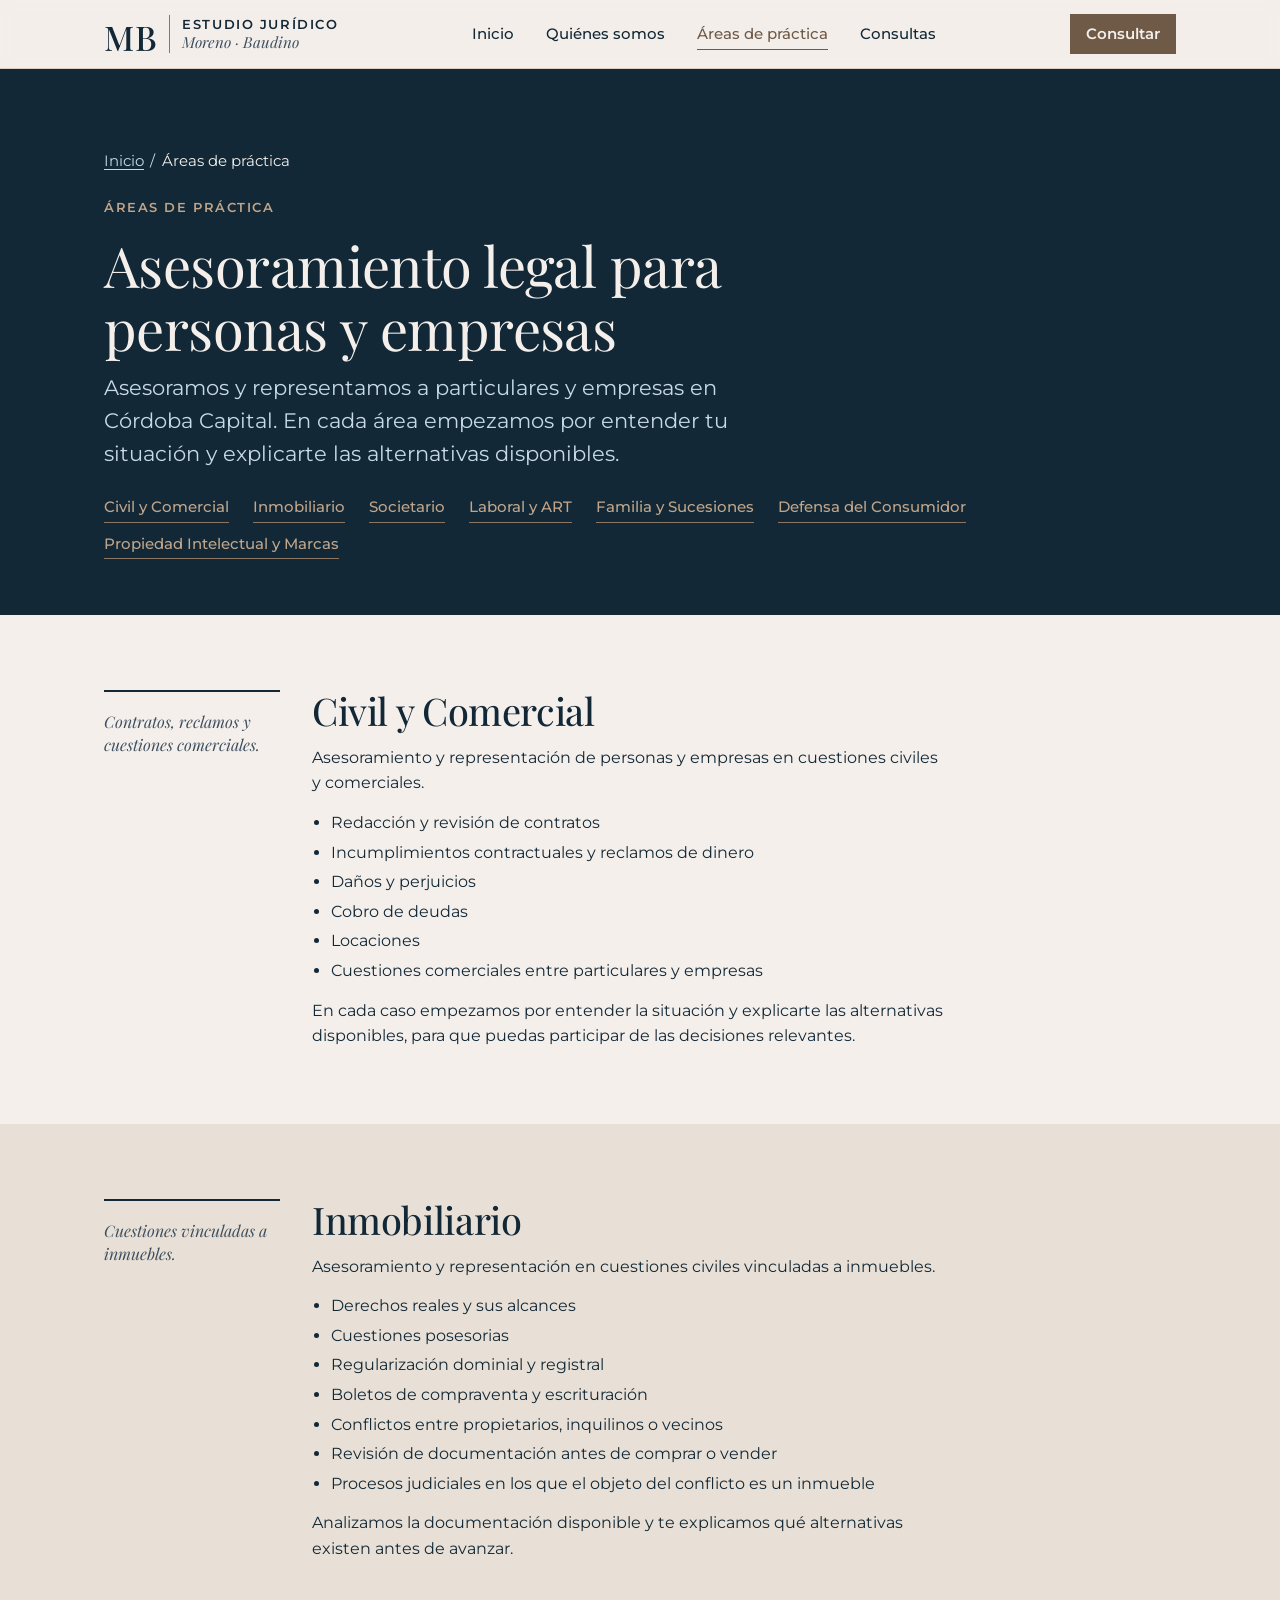
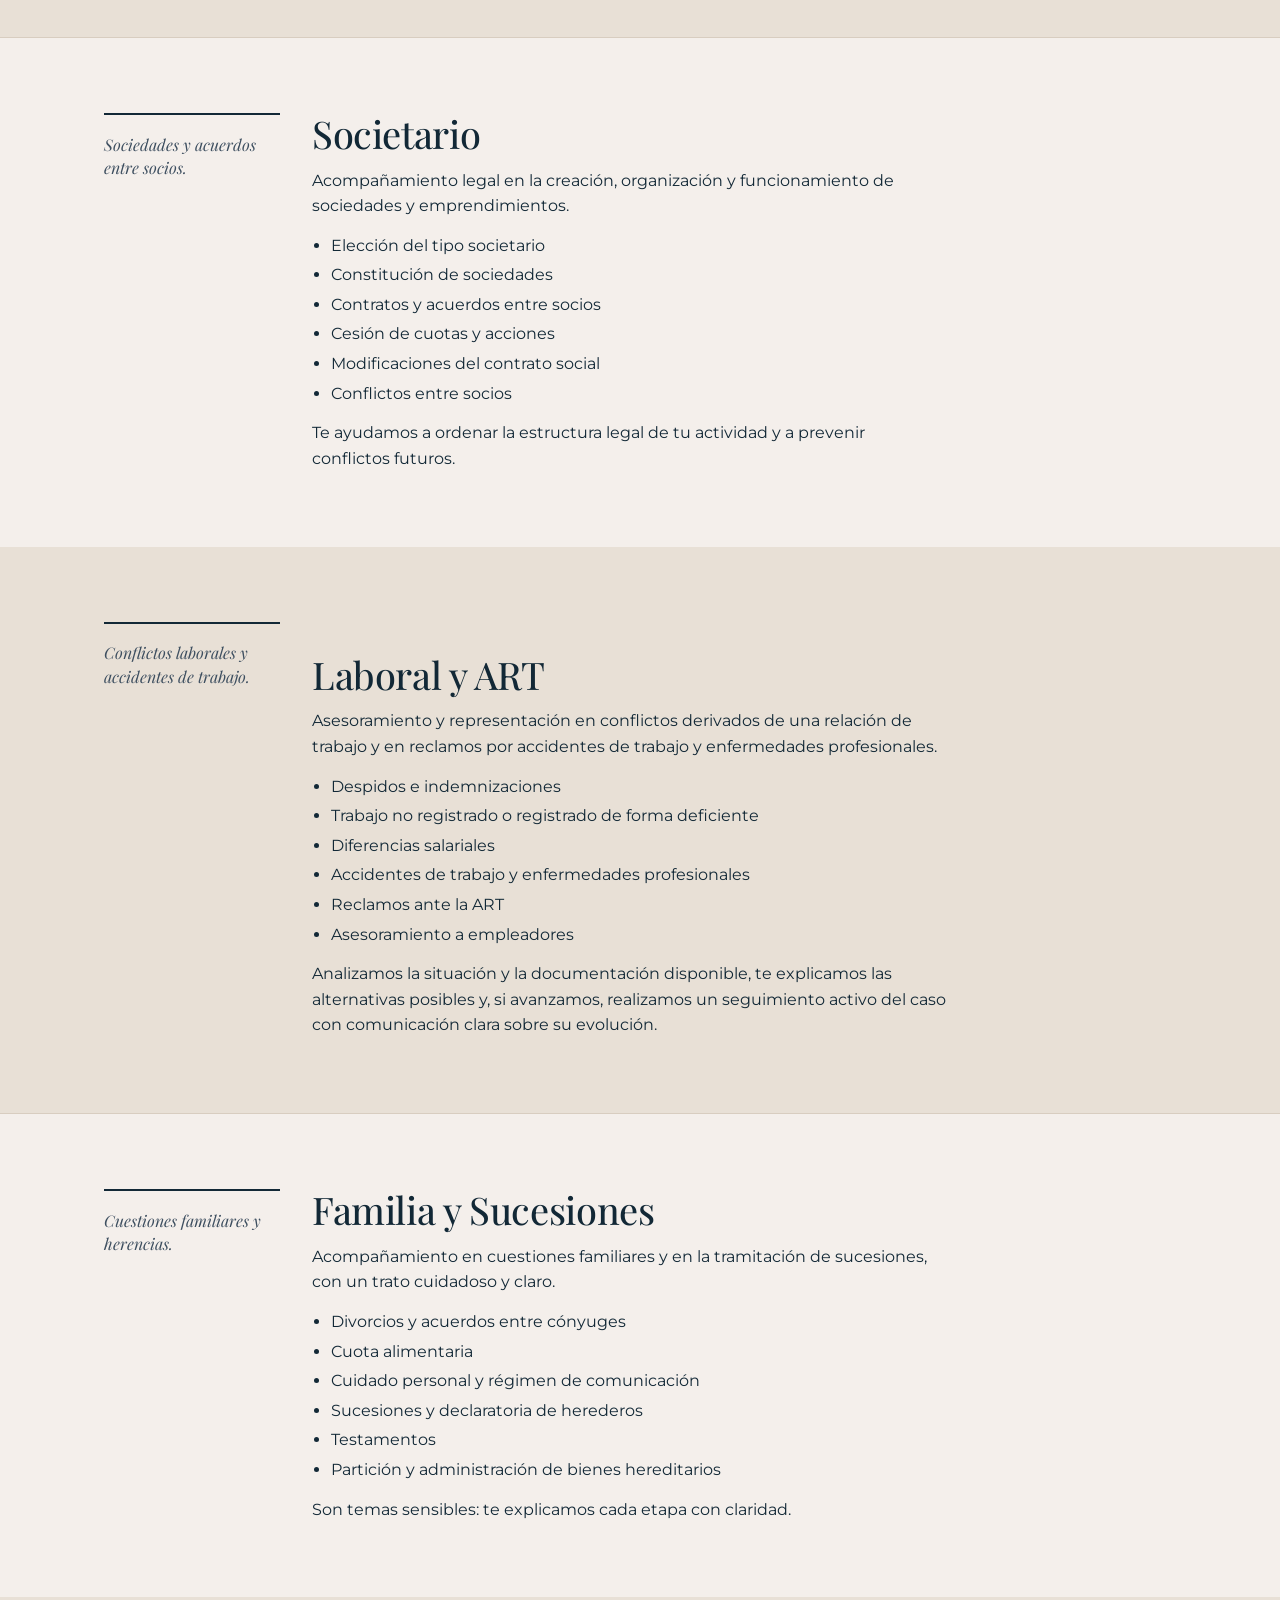
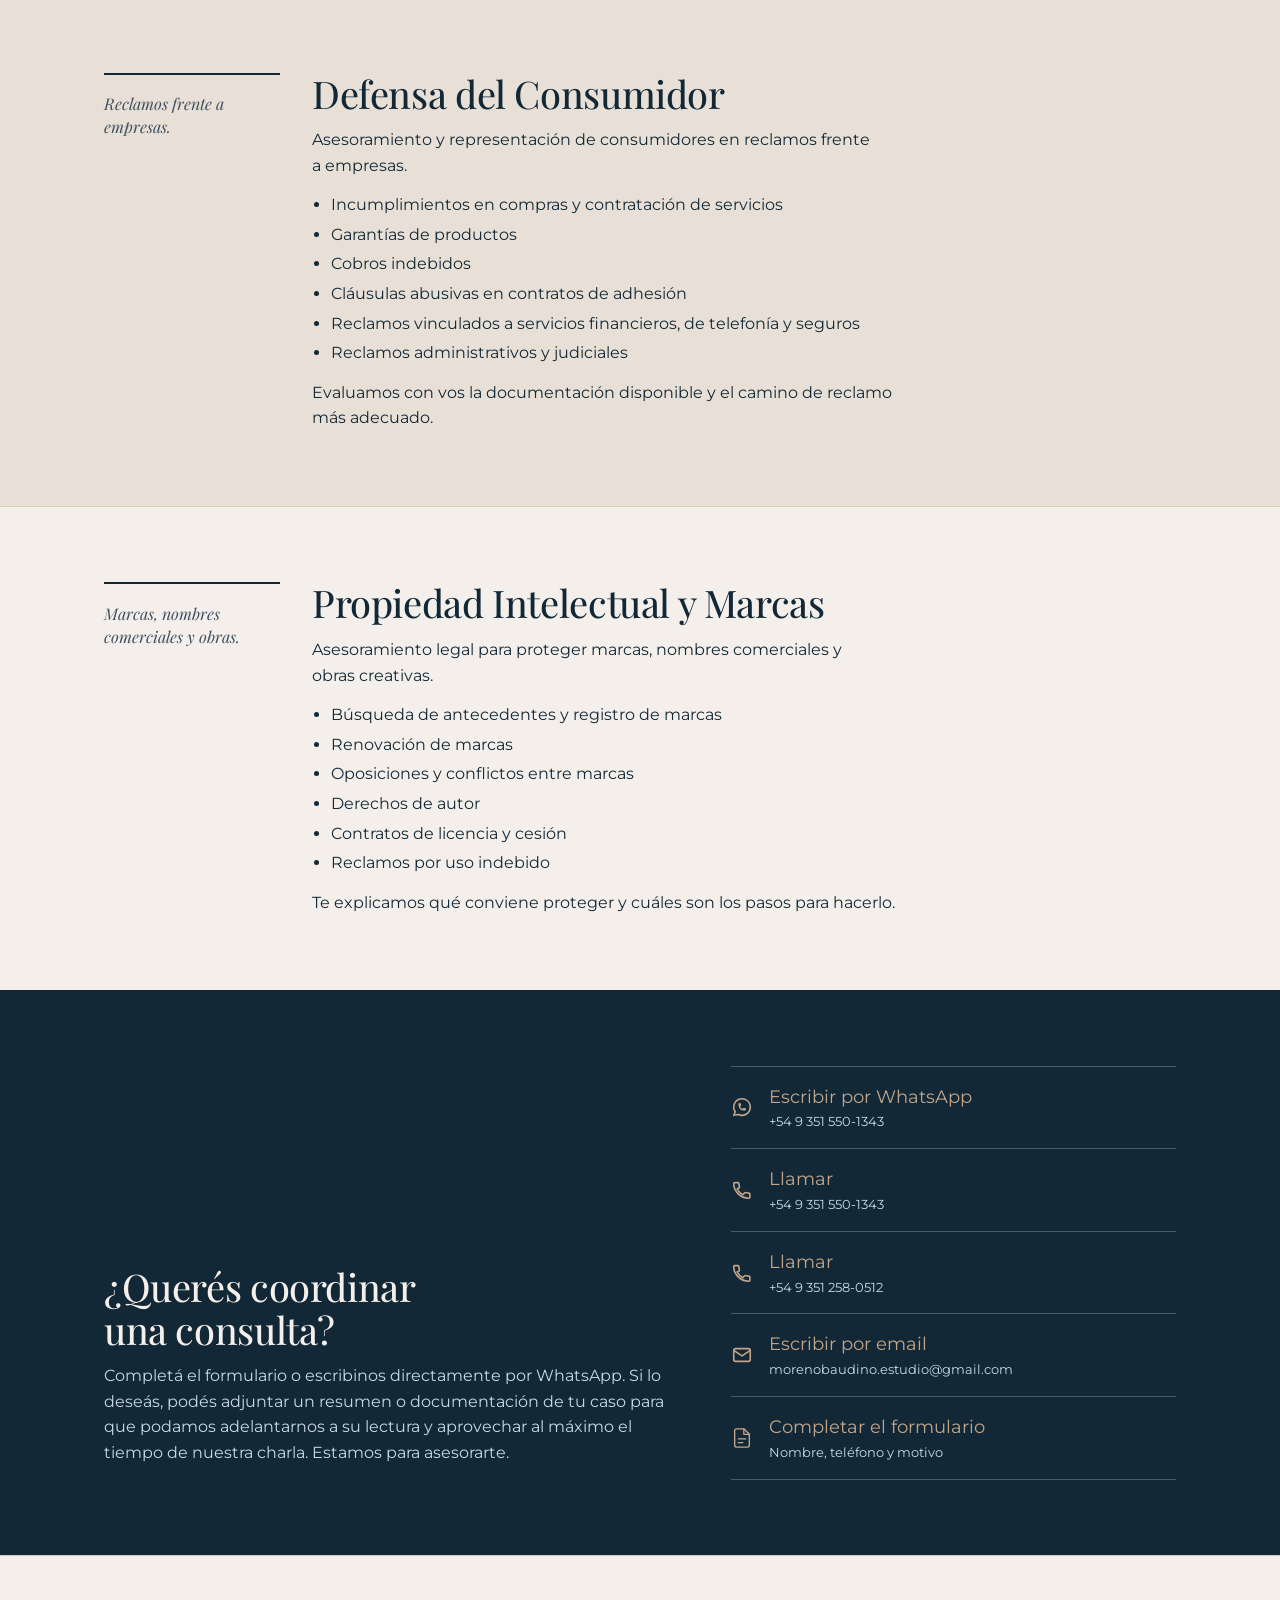
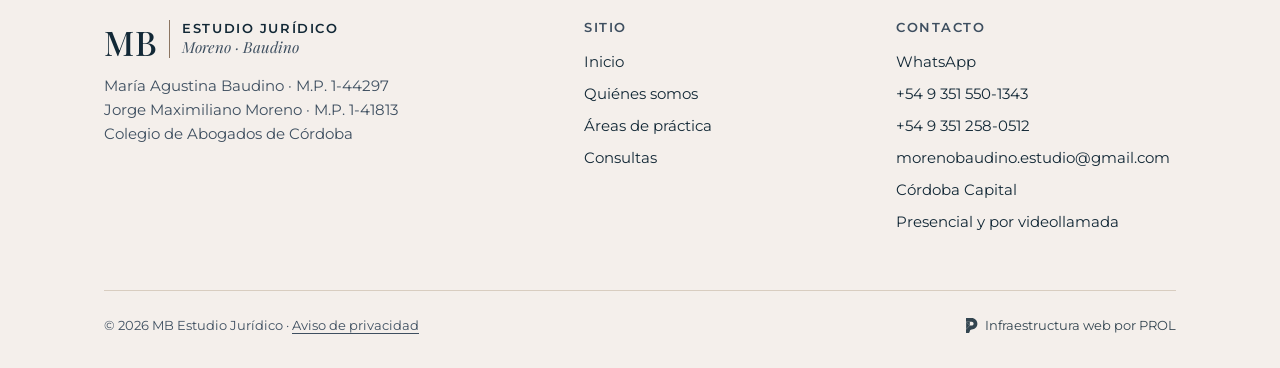
==== commit 093dd2cd: "Second batch of cst's requests: buttons, faq's, misc." ====
--- a/areas-de-practica/index.html
+++ b/areas-de-practica/index.html
@@ -4,7 +4,7 @@
   <meta charset="utf-8">
   <meta name="viewport" content="width=device-width, initial-scale=1">
   <title>Áreas de práctica: Civil, Inmobiliario, Laboral y más | MB Estudio Jurídico</title>
-  <meta name="description" content="Siete áreas de práctica en Córdoba Capital: Civil y Comercial, Inmobiliario, Societario, Laboral y ART, Familia, Consumidor y Marcas. Presencial y por videollamada.">
+  <meta name="description" content="Áreas de práctica en Córdoba Capital: Civil y Comercial, Inmobiliario, Societario, Laboral y ART, Familia, Consumidor y Marcas. Presencial y por videollamada.">
   <meta name="robots" content="index, follow">
   <link rel="canonical" href="https://dominio-pendiente.invalid/areas-de-practica/">
   <meta name="theme-color" content="#f4efeb">
@@ -13,7 +13,7 @@
   <meta property="og:locale" content="es_AR">
   <meta property="og:site_name" content="MB Estudio Jurídico">
   <meta property="og:title" content="Áreas de práctica: Civil, Inmobiliario, Laboral y más | MB Estudio Jurídico">
-  <meta property="og:description" content="Siete áreas de práctica en Córdoba Capital: Civil y Comercial, Inmobiliario, Societario, Laboral y ART, Familia, Consumidor y Marcas. Presencial y por videollamada.">
+  <meta property="og:description" content="Áreas de práctica en Córdoba Capital: Civil y Comercial, Inmobiliario, Societario, Laboral y ART, Familia, Consumidor y Marcas. Presencial y por videollamada.">
   <meta property="og:url" content="https://dominio-pendiente.invalid/areas-de-practica/">
   <meta property="og:image" content="https://dominio-pendiente.invalid/assets/images/og-image.png">
   <meta property="og:image:width" content="1200">
@@ -94,7 +94,7 @@
           </ol>
         </nav>
         <p class="eyebrow">Áreas de práctica</p>
-        <h1>Asesoramiento legal en siete áreas del derecho</h1>
+        <h1>Asesoramiento legal para personas y empresas</h1>
         <p class="lead">Asesoramos y representamos a particulares y empresas en Córdoba Capital. En cada área empezamos por entender tu situación y explicarte las alternativas disponibles.</p>
         <nav aria-label="Áreas de práctica">
           <ul class="area-index">
@@ -262,12 +262,13 @@
       <div class="container band__grid">
         <div>
           <h2 id="band-title">¿Querés coordinar una consulta?</h2>
-          <p>Escribinos por WhatsApp o llamanos para coordinar una consulta, presencial en Córdoba Capital o por videollamada. Te pedimos no enviar detalles del caso por este medio: lo conversamos en la consulta.</p>
+          <p>Completá el formulario o escribinos directamente por WhatsApp. Si lo deseás, podés adjuntar un resumen o documentación de tu caso para que podamos adelantarnos a su lectura y aprovechar al máximo el tiempo de nuestra charla. Estamos para asesorarte.</p>
         </div>
         <ul class="channels">
           <li><a href="https://wa.me/5493515501343?text=Hola%2C%20quisiera%20coordinar%20una%20consulta." target="_blank" rel="noopener"><span class="icon ico ico-whatsapp" aria-hidden="true"></span><span>Escribir por WhatsApp<small>+54 9 351 550-1343</small></span></a></li>
           <li><a href="tel:+5493515501343"><span class="icon ico ico-phone" aria-hidden="true"></span><span>Llamar<small>+54 9 351 550-1343</small></span></a></li>
           <li><a href="tel:+5493512580512"><span class="icon ico ico-phone" aria-hidden="true"></span><span>Llamar<small>+54 9 351 258-0512</small></span></a></li>
+          <li><a href="mailto:morenobaudino.estudio@gmail.com"><span class="icon ico ico-email" aria-hidden="true"></span><span>Escribir por email<small>morenobaudino.estudio@gmail.com</small></span></a></li>
           <li><a href="../consultas/#formulario"><span class="icon ico ico-document" aria-hidden="true"></span><span>Completar el formulario<small>Nombre, teléfono y motivo</small></span></a></li>
         </ul>
       </div>
@@ -302,6 +303,7 @@
             <li><a href="https://wa.me/5493515501343?text=Hola%2C%20quisiera%20coordinar%20una%20consulta." target="_blank" rel="noopener">WhatsApp</a></li>
             <li><a href="tel:+5493515501343">+54 9 351 550-1343</a></li>
             <li><a href="tel:+5493512580512">+54 9 351 258-0512</a></li>
+            <li><a href="mailto:morenobaudino.estudio@gmail.com">morenobaudino.estudio@gmail.com</a></li>
             <li>Córdoba Capital</li>
             <li>Presencial y por videollamada</li>
           </ul>
--- a/css/styles.css
+++ b/css/styles.css
@@ -223,8 +223,8 @@
   gap: 0.6em;
   min-height: 3rem;
   padding: 0.75rem 1.4rem;
-  border: 1px solid transparent;
-  border-radius: var(--radius);
+  border: 0;
+  border-radius: 0;
   font-family: var(--font-sans);
   font-size: 1rem;
   font-weight: 600;
@@ -882,11 +882,10 @@
 /* Primary CTA on dark: light button keeps a clear edge against the background */
 .page-hero .btn--primary { background: var(--on-ink); color: var(--ink); }
 .page-hero .btn--primary:hover { background: var(--lacre-on-verde); color: var(--ink); }
-/* Hero WhatsApp CTA: terracota background, green text, white border (D35) */
+/* Hero WhatsApp CTA: tan background, navy text, no border (client request) */
 .hero .btn--primary {
   background: var(--terracota);
   color: var(--ink);
-  border: 1.5px solid #fff;
 }
 .hero .btn--primary:hover { background: var(--lacre-on-verde); color: var(--ink); }
 /* Following section needs no extra top rule after a dark header */
@@ -900,8 +899,6 @@
   aspect-ratio: 1400 / 882; /* full photo, no crop */
   overflow: hidden;
   background: #1d3a4d; /* shown while the image loads */
-  outline: 1px solid var(--lacre-on-verde); /* thin tan frame */
-  outline-offset: 10px;
 }
 .hero__media picture { display: contents; }
 .hero__media img {
@@ -1014,8 +1011,4 @@
 .ico-share { --ico: url("../assets/icons/ui/share.svg"); }
 .ico-success { --ico: url("../assets/icons/ui/success.svg"); }
 .ico-upload { --ico: url("../assets/icons/ui/upload.svg"); }
-.ico-warning { --ico: url("../assets/icons/ui/warning.svg"); }
-
-/* WhatsApp glyph reads small next to the other icons: scale it, keep the file untouched.
-   Raise/lower the number to taste (1 = original size). */
-.ico-whatsapp { scale: 2; }+.ico-warning { --ico: url("../assets/icons/ui/warning.svg"); }
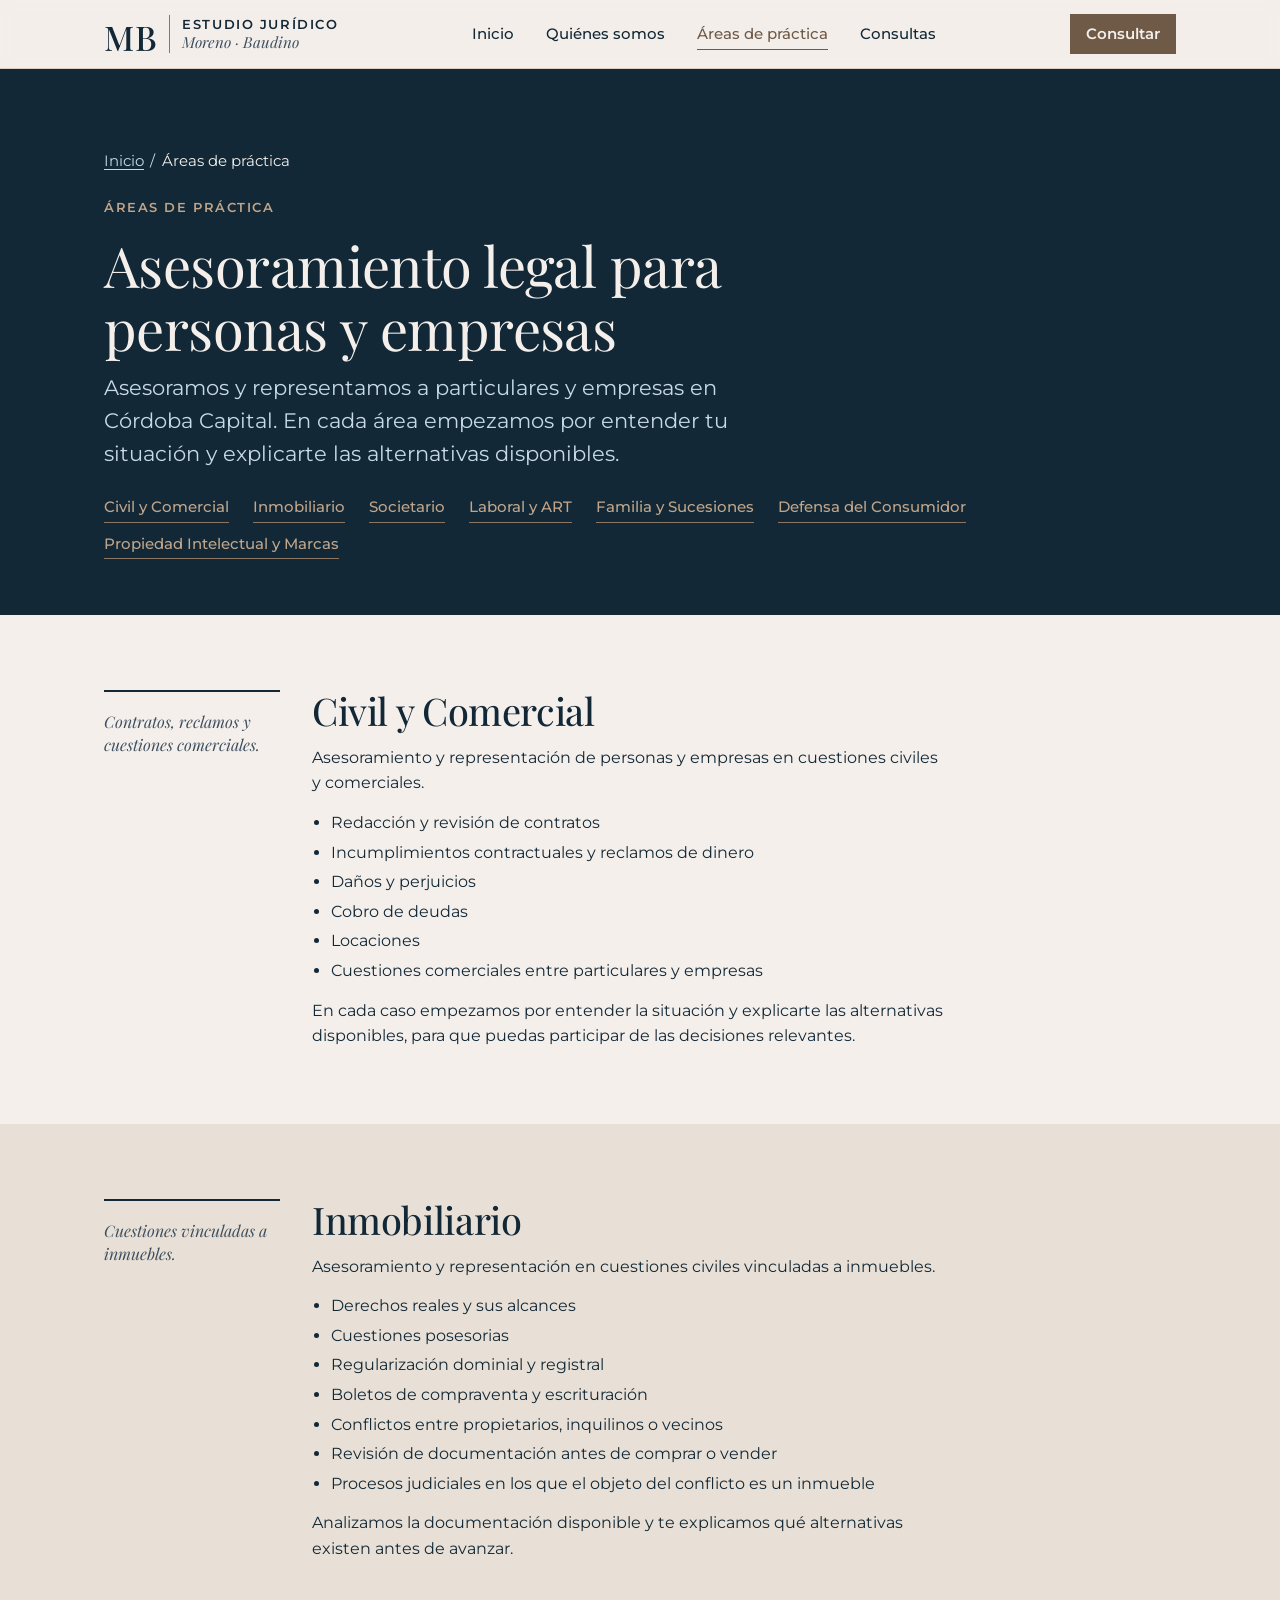
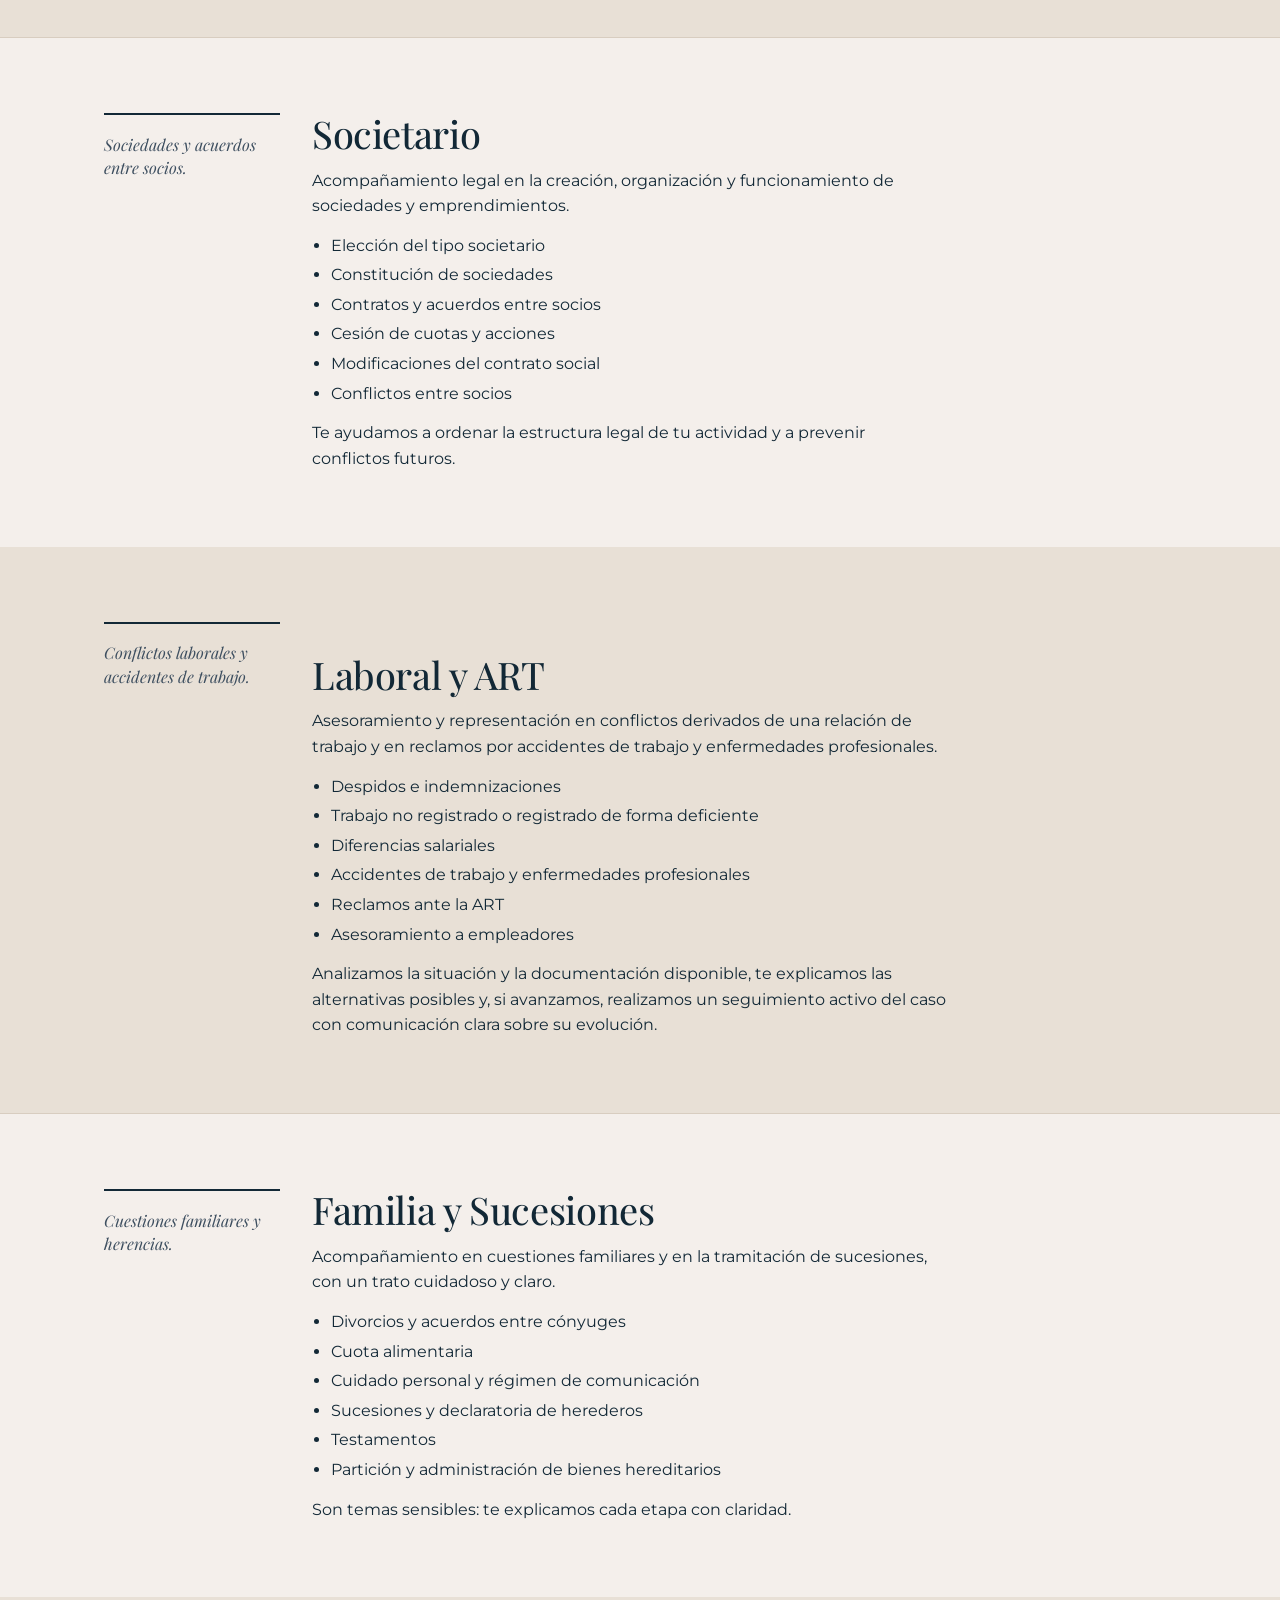
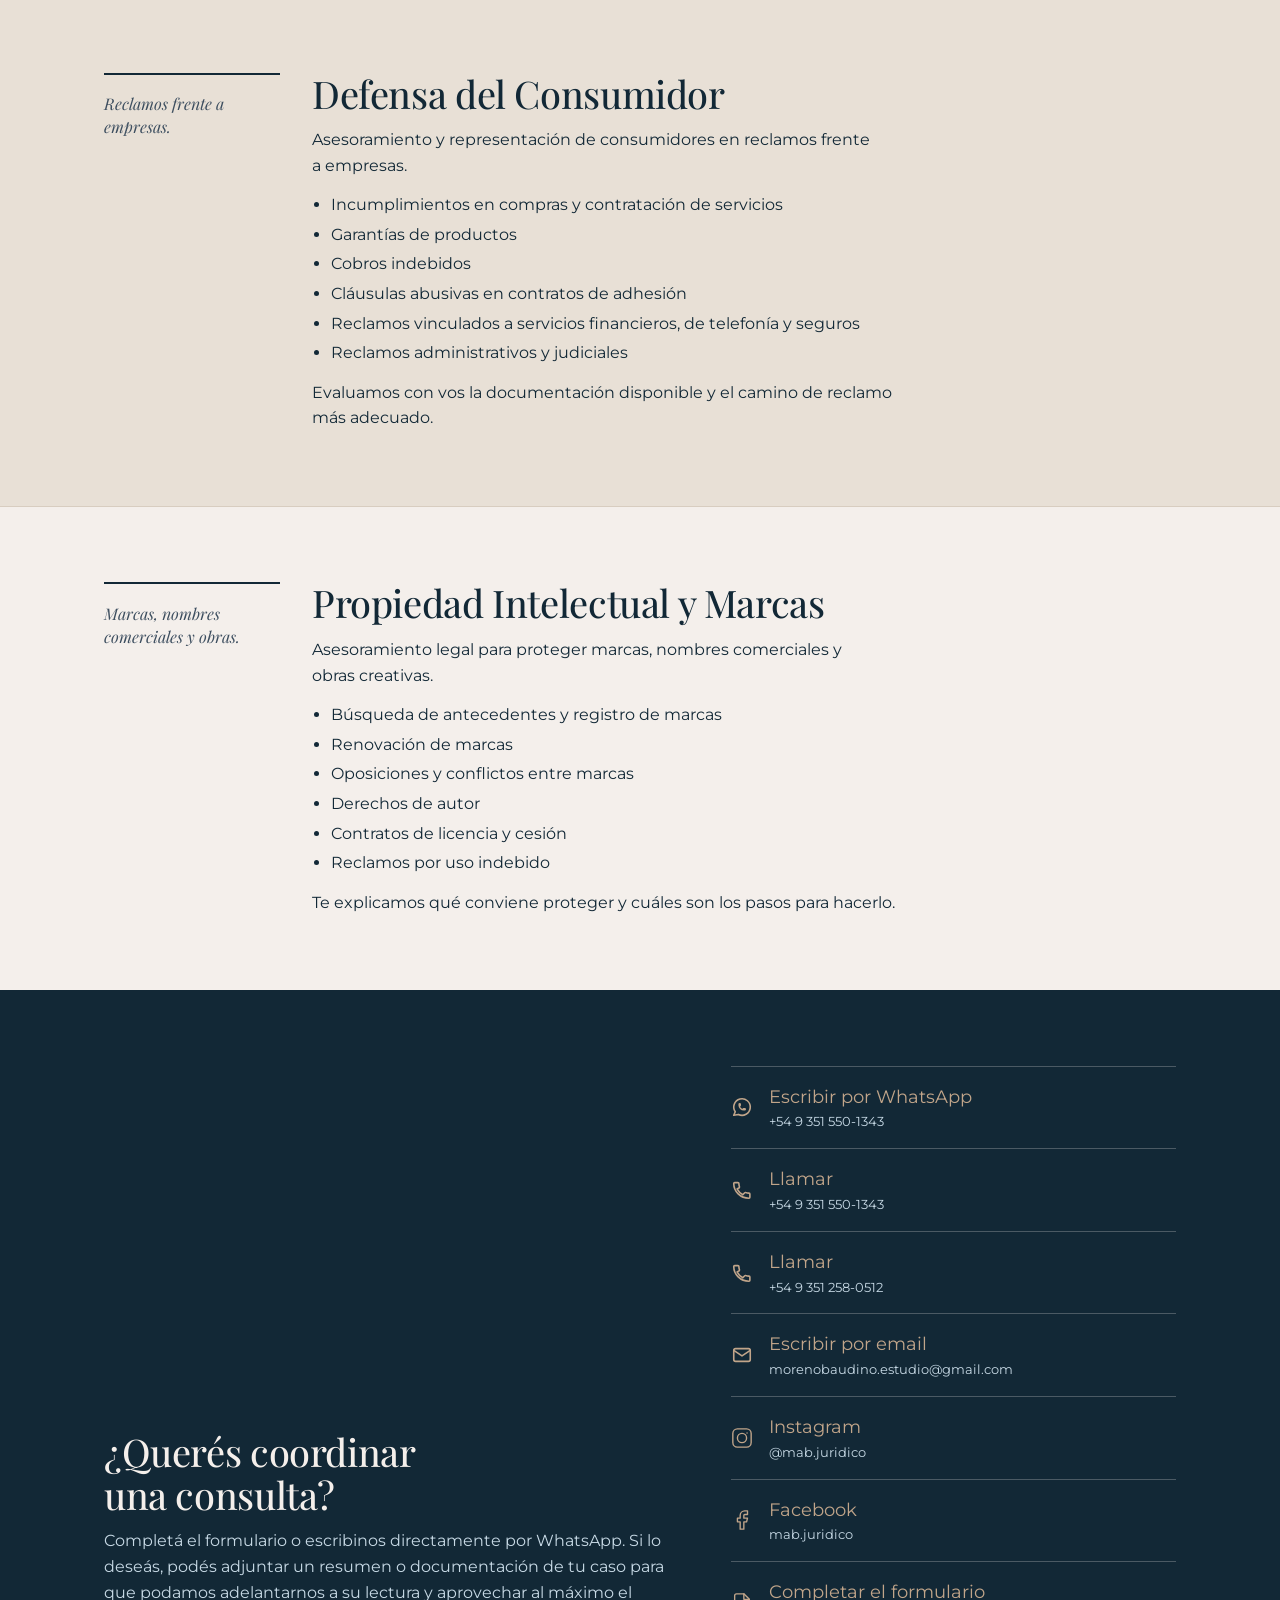
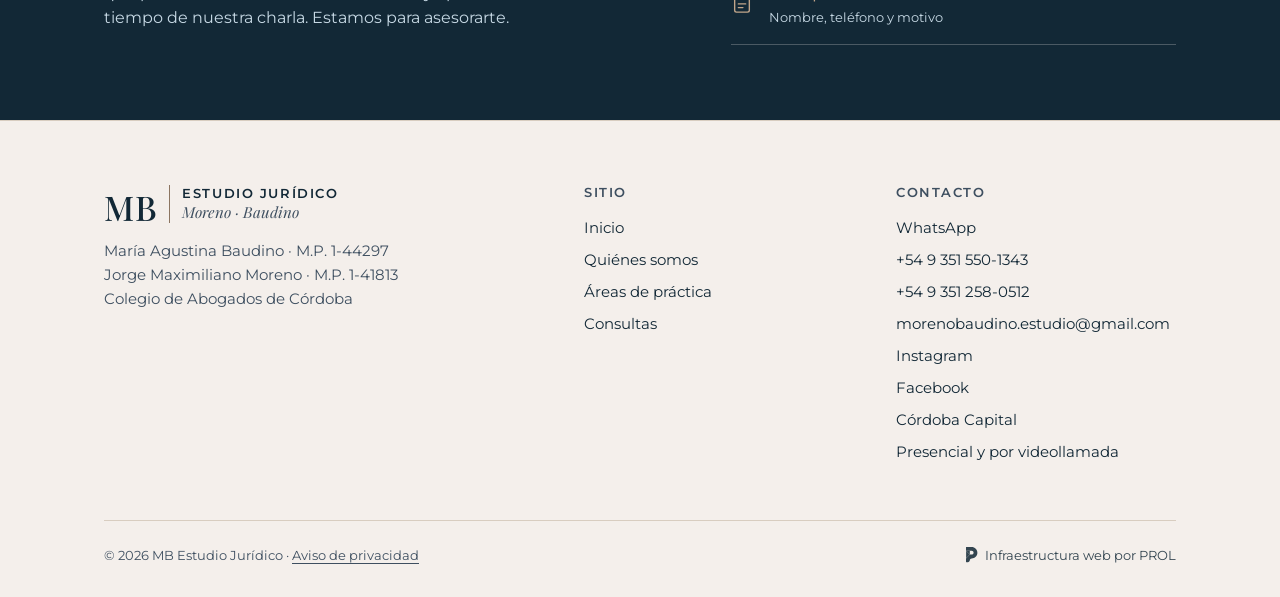
==== commit 7c1a8ce0: "RRSS and final touches" ====
--- a/areas-de-practica/index.html
+++ b/areas-de-practica/index.html
@@ -269,6 +269,8 @@
           <li><a href="tel:+5493515501343"><span class="icon ico ico-phone" aria-hidden="true"></span><span>Llamar<small>+54 9 351 550-1343</small></span></a></li>
           <li><a href="tel:+5493512580512"><span class="icon ico ico-phone" aria-hidden="true"></span><span>Llamar<small>+54 9 351 258-0512</small></span></a></li>
           <li><a href="mailto:morenobaudino.estudio@gmail.com"><span class="icon ico ico-email" aria-hidden="true"></span><span>Escribir por email<small>morenobaudino.estudio@gmail.com</small></span></a></li>
+          <li><a href="https://www.instagram.com/mab.juridico/" target="_blank" rel="noopener"><span class="icon ico ico-instagram" aria-hidden="true"></span><span>Instagram<small>@mab.juridico</small></span></a></li>
+          <li><a href="https://www.facebook.com/mab.juridico" target="_blank" rel="noopener"><span class="icon ico ico-facebook" aria-hidden="true"></span><span>Facebook<small>mab.juridico</small></span></a></li>
           <li><a href="../consultas/#formulario"><span class="icon ico ico-document" aria-hidden="true"></span><span>Completar el formulario<small>Nombre, teléfono y motivo</small></span></a></li>
         </ul>
       </div>
@@ -304,7 +306,9 @@
             <li><a href="tel:+5493515501343">+54 9 351 550-1343</a></li>
             <li><a href="tel:+5493512580512">+54 9 351 258-0512</a></li>
             <li><a href="mailto:morenobaudino.estudio@gmail.com">morenobaudino.estudio@gmail.com</a></li>
-            <li>Córdoba Capital</li>
+                           <li><a href="https://www.instagram.com/mab.juridico/" target="_blank" rel="noopener">Instagram</a></li>
+               <li><a href="https://www.facebook.com/mab.juridico" target="_blank" rel="noopener">Facebook</a></li>
+               <li>Córdoba Capital</li>
             <li>Presencial y por videollamada</li>
           </ul>
         </div>
